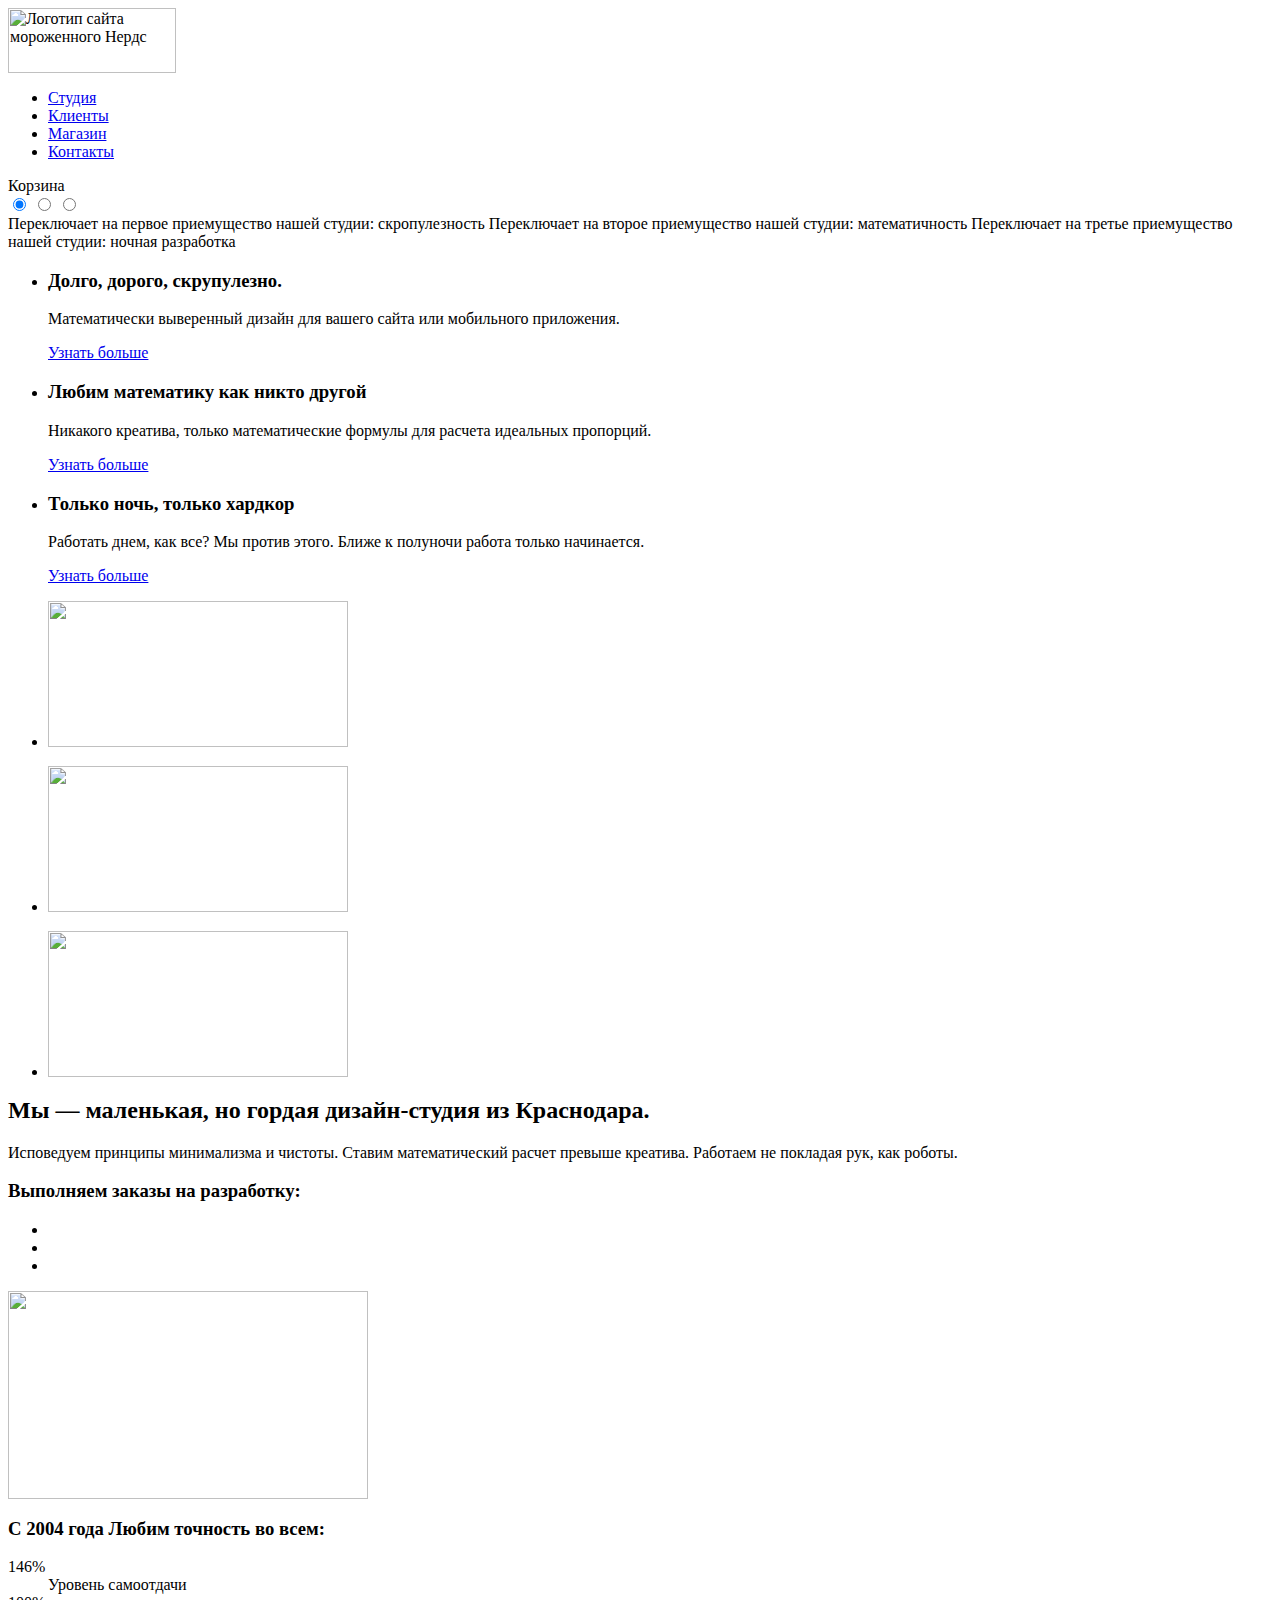
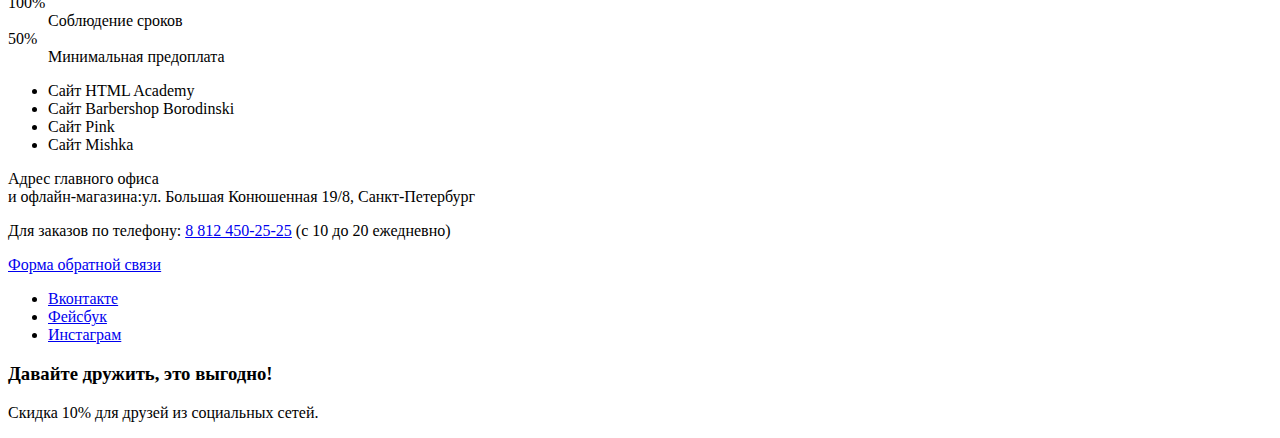
==== index.html @ 0bdc0dc2 "Начало работы над проектом" ====
<html lang="ru">

<head>
  <meta charset="utf-8">
  <title>HTML Academy: Нердс</title>
  <link href="https://fonts.googleapis.com/css?family=Roboto:400,500,700&amp;subset=cyrillic" rel="stylesheet">
  <link href="css/normalize.css" rel="stylesheet">
  <link href="css/style.css" rel="stylesheet">
</head>

<body>

  <div class="container">

    <header class="main-header">

      <nav class="site-navigation">
          <a class="main-header-logo">
            <img src="img/logo.svg" width="168" height="65" alt="Логотип сайта мороженного Нердс">
          </a>
          <ul class="nav-list">
            <li class="nav-list-element">
              <a class="nav-list-link" href="#">Студия</a>
            </li>
            <li class="nav-list-element">
              <a class="nav-list-link" href="#">Клиенты</a>
            </li>
            <li class="nav-list-element">
              <a class="nav-list-link" href="#">Магазин</a>
            </li>
            <li class="nav-list-element">
              <a class="nav-list-link" href="#">Контакты</a>
            </li>
          </ul>
        </nav>

        <div class="cart">
          <a class="cart-link">Корзина</a>
        </div>

        <section class="main-slider">
          <input class="wrapper-toggle visually-hidden" type="radio" id="wrapper-btn-1" name="toggle" checked>
          <input class="wrapper-toggle visually-hidden" type="radio" id="wrapper-btn-2" name="toggle">
          <input class="wrapper-toggle visually-hidden" type="radio" id="wrapper-btn-3" name="toggle">
          <div class="slider-controls">
            <label for="wrapper-btn-1"><span class="visually-hidden">Переключает на первое приемущество нашей студии: скропулезность</span></label>
            <label for="wrapper-btn-2"><span class="visually-hidden">Переключает на второе приемущество нашей студии: математичность</span></label>
            <label for="wrapper-btn-3"><span class="visually-hidden">Переключает на третье приемущество нашей студии: ночная разработка</span></label>
          </div>
          <ul class="slider-inner">
            <li class="slider-item slide" id="slider-item-1">
              <h3 class="slide-title">Долго, дорого, скрупулезно.</h3>
              <p class="slide-description">Математически выверенный дизайн для вашего сайта или мобильного приложения.</p>
              <a class="button slider-button" href="#">Узнать больше</a>
            </li>
            <li class="slider-item slide" id="slider-item-2">
              <h3 class="slide-title">Любим математику как никто другой</h3>
              <p class="slide-description">Никакого креатива, только математические формулы для расчета идеальных пропорций.</p>
              <a class="button slider-button" href="#">Узнать больше</a>
            </li>
            <li class="slider-item slide" id="slider-item-3">
              <h3 class="slide-title">Только ночь, только хардкор</h3>
              <p class="slide-description">Работать днем, как все? Мы против этого. Ближе к полуночи работа только начинается.</p>
              <a class="button slider-button" href="#">Узнать больше</a>
            </li>
          </ul>
        </section>

    </header>

    <main class="main-content">

      <section class="service-catalog">
        <ul class="service-catalog-list">
          <li class="service-catalog-item">
            <img src="img/" width="300" height="146" alt="">
            <h3 class="service-catalog-item-caption"></h3>
            <p class="service-catalog-item-description"></p>
            <a class="button"></a>
          </li>
          <li class="service-catalog-item">
            <img src="img/" width="300" height="146" alt="">
            <h3 class="service-catalog-item-caption"></h3>
            <p class="service-catalog-item-description"></p>
            <a class="button"></a>
          </li>
          <li class="service-catalog-item">
            <img src="img/" width="300" height="146" alt="">
            <h3 class="service-catalog-item-caption"></h3>
            <p class="service-catalog-item-description"></p>
            <a class="button"></a>
          </li>
        </ul>
      </section>

      <section class="company-information">

        <h2 class="company-caption">Мы — маленькая, но гордая дизайн-студия из Краснодара.</h2>
        <p class="company-description">Исповедуем принципы минимализма и чистоты. Ставим математический расчет превыше креатива. Работаем не покладая рук, как роботы.</p>

        <h3 class="company-features-caption">Выполняем заказы на разработку:</h3>
        <ul class="company-features-list">
          <li class="company-features-item"></li>
          <li class="company-features-item"></li>
          <li class="company-features-item"></li>
        </ul>

        <img src="img/" width="360" height="208" alt="">

        <div class="company-statistics">
          <h3 class="company-statistics-caption">С 2004 года Любим точность во всем:</h3>
          <dl class="company-statistics-list">
            <dt>146%</dt>
            <dd>Уровень самоотдачи</dd>

            <dt>100%</dt>
            <dd>Соблюдение сроков</dd>

            <dt>50%</dt>
            <dd>Минимальная предоплата</dd>
          </dl>
        </div>

      </section>

      <section class="company-portfolio">

        <ul class="company-portfolio-list">
          <li class="company-portfolio-item">
            <a class="company-portfolio-link">
              <span class="visually-hidden">Сайт HTML Academy</span>
              <!-- Тут будет svg -->
            </a>
          </li>
          <li class="company-portfolio-item">
            <a class="company-portfolio-link">
              <span class="visually-hidden">Сайт Barbershop Borodinski</span>
              <!-- Тут будет svg -->
            </a>
          </li>
          <li class="company-portfolio-item">
            <a class="company-portfolio-link">
              <span class="visually-hidden">Сайт Pink</span>
              <!-- Тут будет svg -->
            </a>
          </li>
          <li class="company-portfolio-item">
            <a class="company-portfolio-link">
              <span class="visually-hidden">Сайт Mishka</span>
              <!-- Тут будет svg -->
            </a>
          </li>
        </ul>

      </section>

      <section class="company-contacts">

        <div class="main-map-inner">
          <div class="contacts">
            <p class="contacts-description">Адрес главного офиса <br> и офлайн-магазина:<span class="contacts-info">ул. Большая Конюшенная 19/8, Санкт-Петербург</span></p>
            <p class="contacts-description">Для заказов по телефону:
              <span class="contacts-info"><a class="link-tel" href="tel:+78124502525">8 812 450-25-25</a></span> (с 10 до 20 ежедневно)</p>
            <a class="button js-button" href="writeus.html">Форма обратной связи</a>
          </div>
        </div>

      </section>

    </main>

    <footer class="main-footer">

      <div class="footer-social">
        <ul class="social-list">
          <li class="social-item vk">
            <a class="social-button" href="#"><span class="visually-hidden">Вконтакте</span></a>
          </li>
          <li class="social-item fb">
            <a class="social-button" href="#"><span class="visually-hidden">Фейсбук</span></a>
          </li>
          <li class="social-item">
            <a class="social-button instagram" href="#"><span class="visually-hidden">Инстаграм</span></a>
          </li>
        </ul>
      </div>

      <div class="footer-social-promo">
        <h3 class="social-promo-caption">Давайте дружить, это выгодно!</h3>
        <p class="social-promo-description">Скидка 10% для друзей из социальных сетей.</p>
      </div>

    </footer>

  </div>

</body>

</html>
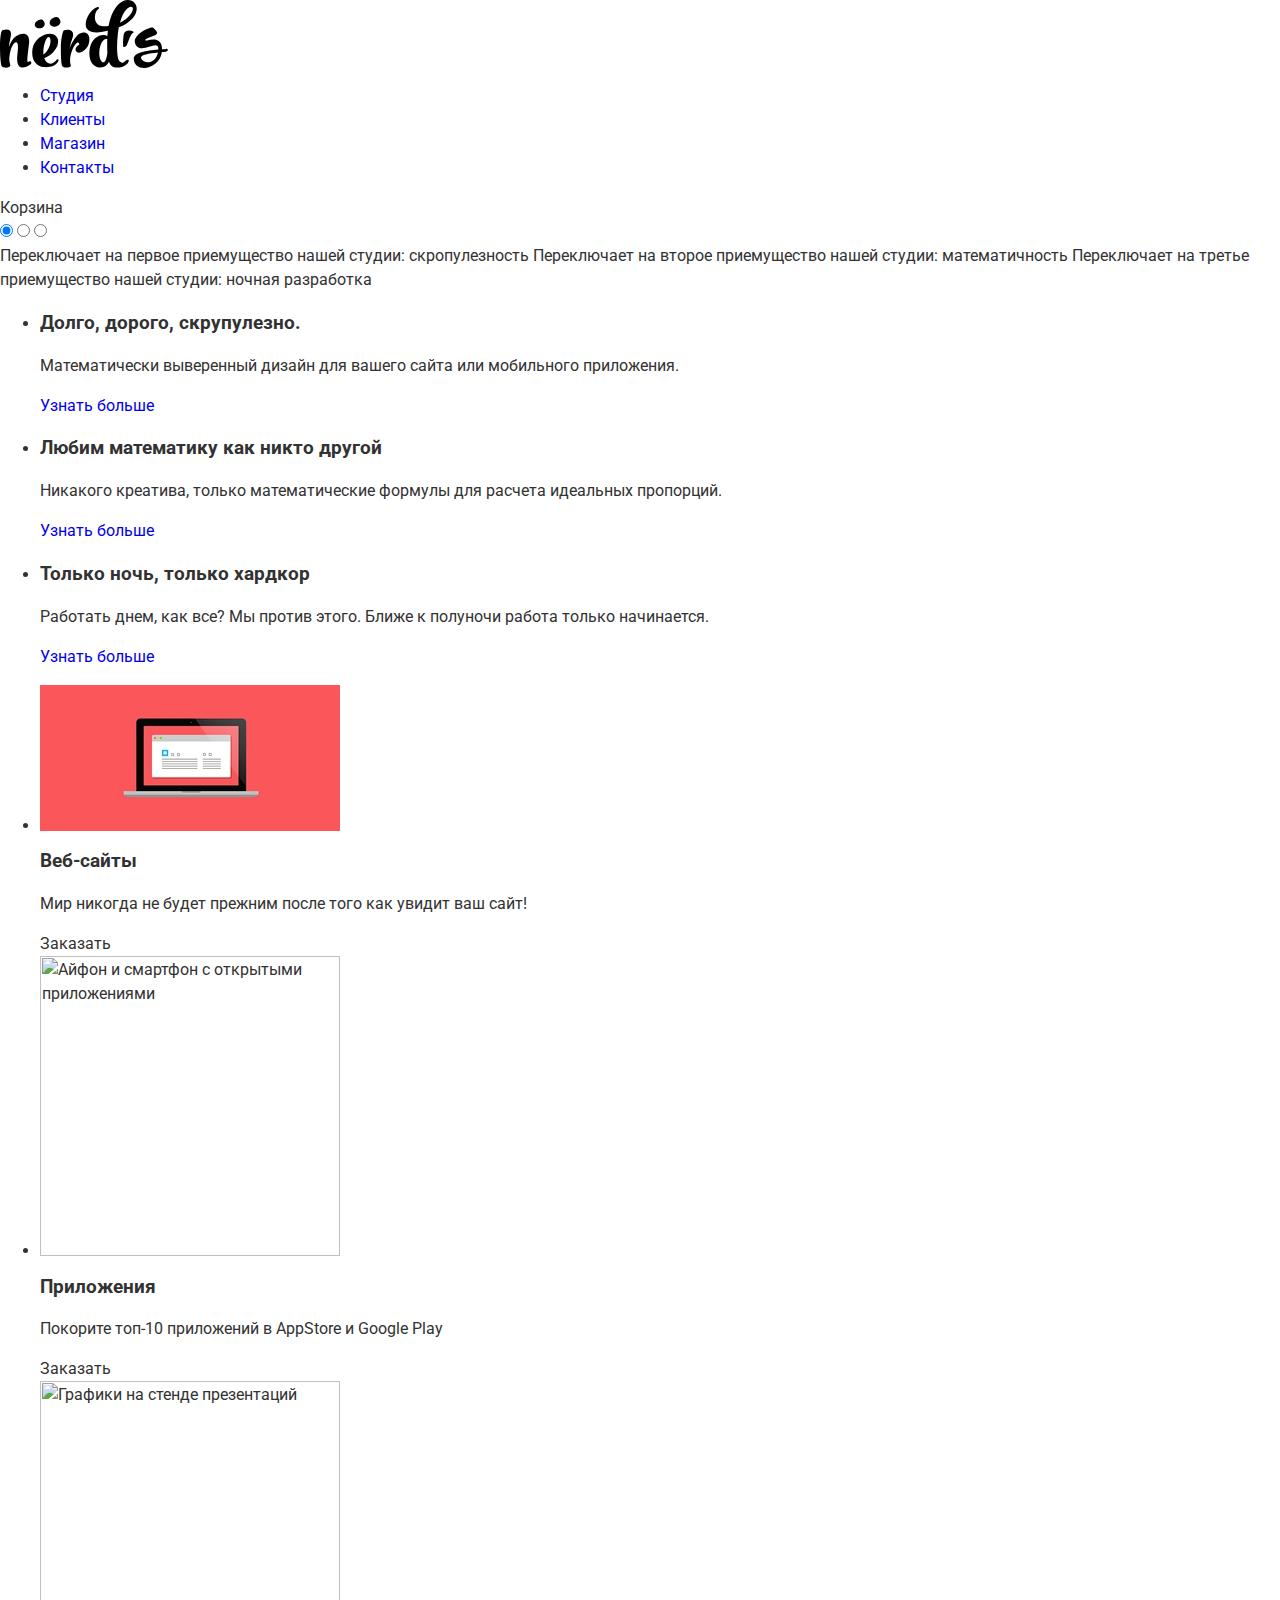
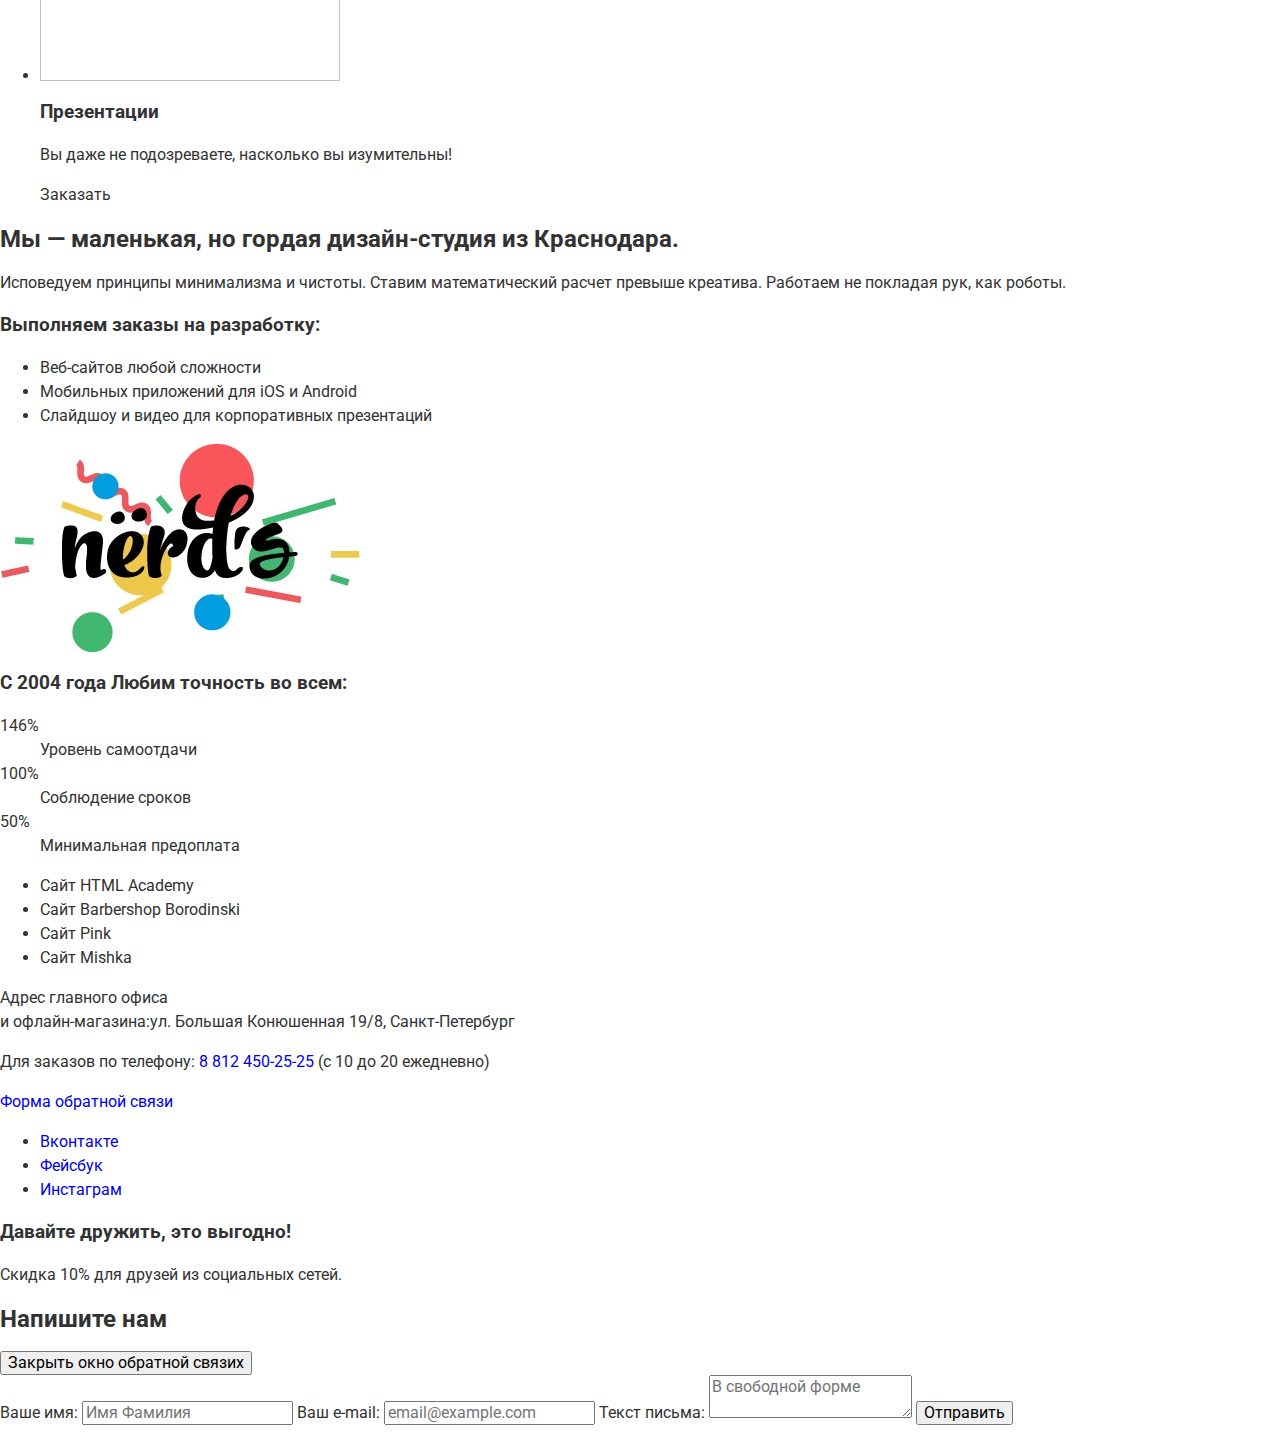
==== commit a5d45636: "Загрузка графики" ====
--- a/index.html
+++ b/index.html
@@ -16,7 +16,7 @@
 
       <nav class="site-navigation">
           <a class="main-header-logo">
-            <img src="img/logo.svg" width="168" height="65" alt="Логотип сайта мороженного Нердс">
+            <img src="img/nerds-logo.svg" width="168" height="65" alt="Логотип сайта мороженного Нердс">
           </a>
           <ul class="nav-list">
             <li class="nav-list-element">
@@ -73,22 +73,22 @@
       <section class="service-catalog">
         <ul class="service-catalog-list">
           <li class="service-catalog-item">
-            <img src="img/" width="300" height="146" alt="">
-            <h3 class="service-catalog-item-caption"></h3>
-            <p class="service-catalog-item-description"></p>
-            <a class="button"></a>
+            <img src="img/service1.jpg" width="300" height="146" alt="Ноутбук с открытым сайтом на экране">
+            <h3 class="service-catalog-item-caption">Веб-сайты</h3>
+            <p class="service-catalog-item-description">Мир никогда не будет прежним после того как увидит ваш сайт!</p>
+            <a class="button">Заказать</a>
           </li>
           <li class="service-catalog-item">
-            <img src="img/" width="300" height="146" alt="">
-            <h3 class="service-catalog-item-caption"></h3>
-            <p class="service-catalog-item-description"></p>
-            <a class="button"></a>
+            <img src="img/" width="300" height="146" alt="Айфон и смартфон с открытыми приложениями">
+            <h3 class="service-catalog-item-caption">Приложения</h3>
+            <p class="service-catalog-item-description">Покорите топ-10 приложений в AppStore и Google Play</p>
+            <a class="button">Заказать</a>
           </li>
           <li class="service-catalog-item">
-            <img src="img/" width="300" height="146" alt="">
-            <h3 class="service-catalog-item-caption"></h3>
-            <p class="service-catalog-item-description"></p>
-            <a class="button"></a>
+            <img src="img/" width="300" height="146" alt="Графики на стенде презентаций">
+            <h3 class="service-catalog-item-caption">Презентации</h3>
+            <p class="service-catalog-item-description">Вы даже не подозреваете, насколько вы изумительны!</p>
+            <a class="button">Заказать</a>
           </li>
         </ul>
       </section>
@@ -100,12 +100,12 @@
 
         <h3 class="company-features-caption">Выполняем заказы на разработку:</h3>
         <ul class="company-features-list">
-          <li class="company-features-item"></li>
-          <li class="company-features-item"></li>
-          <li class="company-features-item"></li>
-        </ul>
-
-        <img src="img/" width="360" height="208" alt="">
+          <li class="company-features-item">Веб-сайтов любой сложности</li>
+          <li class="company-features-item">Мобильных приложений для iOS и Android</li>
+          <li class="company-features-item">Слайдшоу и видео для корпоративных презентаций</li>
+        </ul>
+
+        <img src="img/nerds-main.jpg" width="360" height="208" alt="Яркий стильный логотип компании Неродс">
 
         <div class="company-statistics">
           <h3 class="company-statistics-caption">С 2004 года Любим точность во всем:</h3>
@@ -129,25 +129,25 @@
           <li class="company-portfolio-item">
             <a class="company-portfolio-link">
               <span class="visually-hidden">Сайт HTML Academy</span>
-              <!-- Тут будет svg -->
+              <!-- <img src="img/nerds-main.jpg" width="360" height="208" alt="Яркий стильный логотип компании Неродс"> -->
             </a>
           </li>
           <li class="company-portfolio-item">
             <a class="company-portfolio-link">
               <span class="visually-hidden">Сайт Barbershop Borodinski</span>
-              <!-- Тут будет svg -->
+              <!-- <img src="img/nerds-main.jpg" width="360" height="208" alt="Яркий стильный логотип компании Неродс"> -->
             </a>
           </li>
           <li class="company-portfolio-item">
             <a class="company-portfolio-link">
               <span class="visually-hidden">Сайт Pink</span>
-              <!-- Тут будет svg -->
+              <!-- <img src="img/nerds-main.jpg" width="360" height="208" alt="Яркий стильный логотип компании Неродс"> -->
             </a>
           </li>
           <li class="company-portfolio-item">
             <a class="company-portfolio-link">
               <span class="visually-hidden">Сайт Mishka</span>
-              <!-- Тут будет svg -->
+              <!-- <img src="img/nerds-main.jpg" width="360" height="208" alt="Яркий стильный логотип компании Неродс"> -->
             </a>
           </li>
         </ul>
@@ -194,6 +194,26 @@
 
   </div>
 
+  <div class="modal-window writeus">
+
+    <h2 class="writeus-caption">Напишите нам</h2>
+    <button class="modal-close feedback-modal-close" type="button"><span class="visually-hidden">Закрыть окно обратной связи</span>x</button>
+
+    <form class="writeus-form" action="https://echo.htmlacademy.ru" method="post">
+
+      <label for="writeus-name">Ваше имя:</label>
+      <input type="text" id="writeus-name" name="writeus-name" placeholder="Имя Фамилия">
+      <label for="writeus-email">Ваш e-mail:</label>
+      <input type="email" id="writeus-email" name="writeus-email" placeholder="email@example.com">
+      <label for="writeus-textarea">Текст письма:</label>
+      <textarea id="writeus-textarea" name="writeus-textarea" placeholder="В свободной форме"></textarea>
+
+      <button class="button" type="submit">Отправить</button>
+
+    </form>
+
+  </div>
+
 </body>
 
 </html>
--- a/css/style.css
+++ b/css/style.css
@@ -0,0 +1,21 @@
+body {
+  margin: 0;
+  padding: 0;
+
+  font-family: "Roboto", "Arial", sans-serif;
+  font-size: 16px;
+  font-weight: 400;
+  line-height: 24px;
+  color: #323232;
+}
+
+a {
+  text-decoration: none;
+}
+
+img {
+  max-width: 100%;
+  height: auto;
+}
+
+/* Меню навигации */
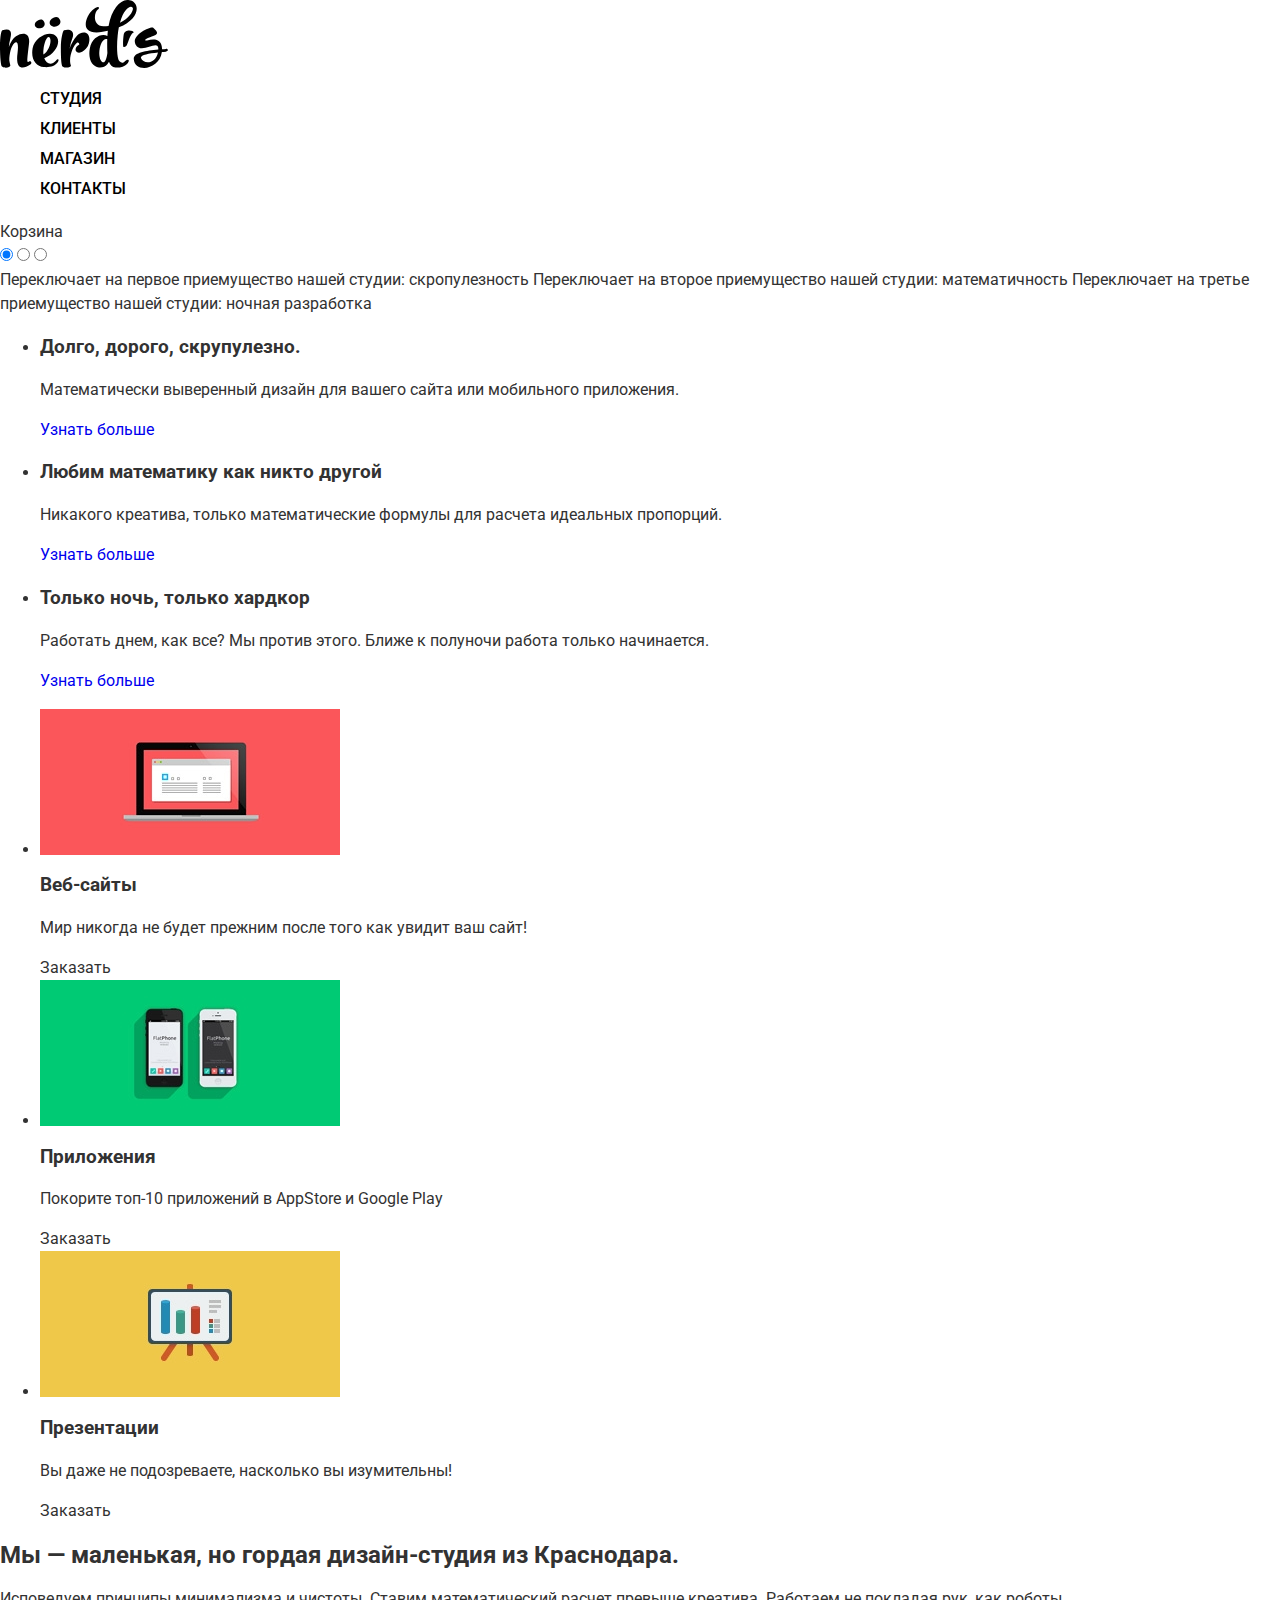
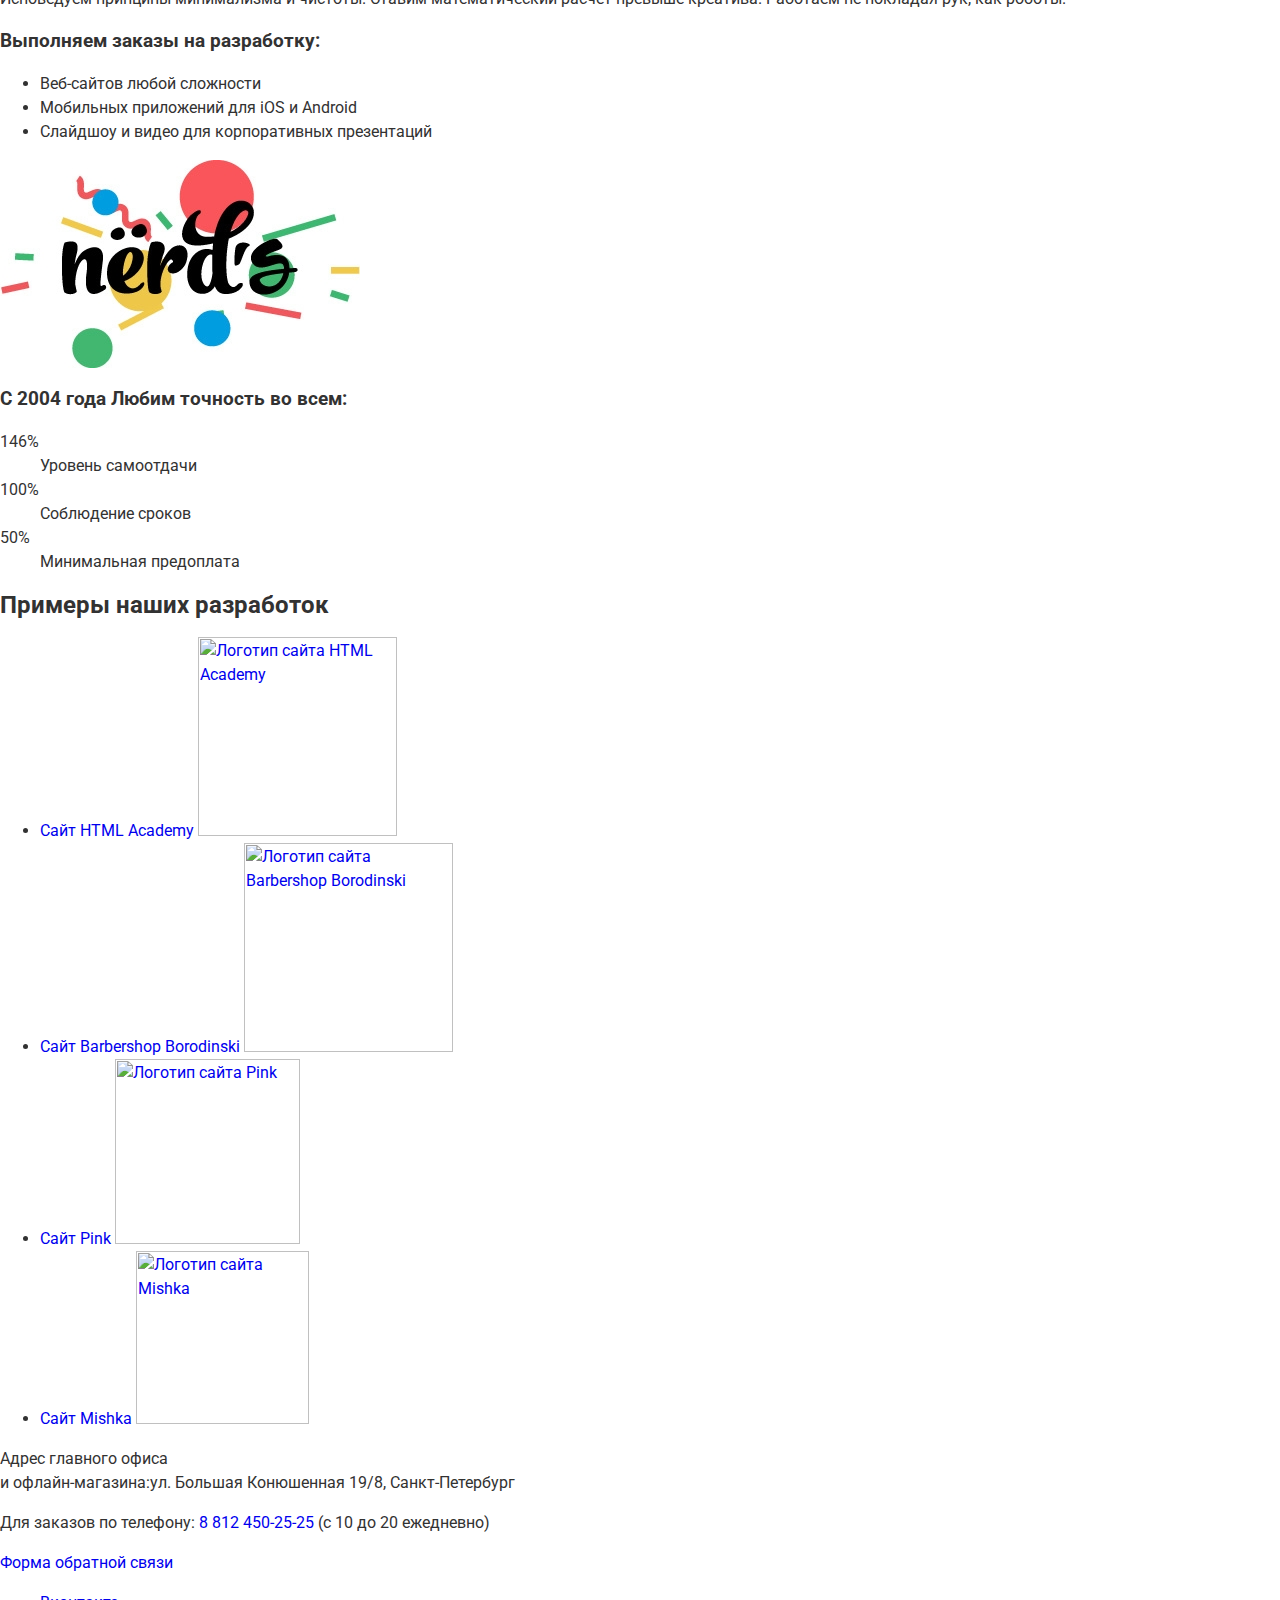
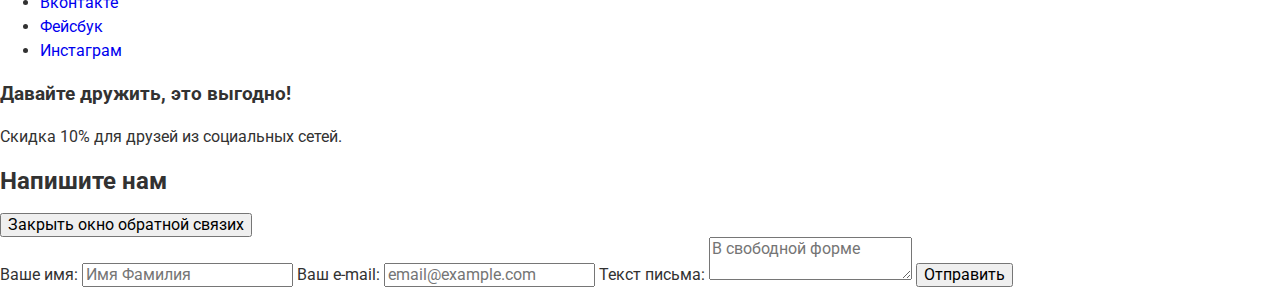
==== commit 57b08159: "Загрузка графики" ====
--- a/index.html
+++ b/index.html
@@ -79,13 +79,13 @@
             <a class="button">Заказать</a>
           </li>
           <li class="service-catalog-item">
-            <img src="img/" width="300" height="146" alt="Айфон и смартфон с открытыми приложениями">
+            <img src="img/service2.jpg" width="300" height="146" alt="Айфон и смартфон с открытыми приложениями">
             <h3 class="service-catalog-item-caption">Приложения</h3>
             <p class="service-catalog-item-description">Покорите топ-10 приложений в AppStore и Google Play</p>
             <a class="button">Заказать</a>
           </li>
           <li class="service-catalog-item">
-            <img src="img/" width="300" height="146" alt="Графики на стенде презентаций">
+            <img src="img/service3.jpg" width="300" height="146" alt="Графики на стенде презентаций">
             <h3 class="service-catalog-item-caption">Презентации</h3>
             <p class="service-catalog-item-description">Вы даже не подозреваете, насколько вы изумительны!</p>
             <a class="button">Заказать</a>
@@ -125,29 +125,31 @@
 
       <section class="company-portfolio">
 
+        <h2 class="visually-hidden">Примеры наших разработок</h2>
+
         <ul class="company-portfolio-list">
           <li class="company-portfolio-item">
-            <a class="company-portfolio-link">
+            <a class="company-portfolio-link" href="https://htmlacademy.ru/intensive/htmlcss">
               <span class="visually-hidden">Сайт HTML Academy</span>
-              <!-- <img src="img/nerds-main.jpg" width="360" height="208" alt="Яркий стильный логотип компании Неродс"> -->
-            </a>
-          </li>
-          <li class="company-portfolio-item">
-            <a class="company-portfolio-link">
+              <img src="img/logo1.jpg" width="199" height="68" alt="Логотип сайта HTML Academy">
+            </a>
+          </li>
+          <li class="company-portfolio-item">
+            <a class="company-portfolio-link" href="#">
               <span class="visually-hidden">Сайт Barbershop Borodinski</span>
-              <!-- <img src="img/nerds-main.jpg" width="360" height="208" alt="Яркий стильный логотип компании Неродс"> -->
-            </a>
-          </li>
-          <li class="company-portfolio-item">
-            <a class="company-portfolio-link">
+              <img src="img/logo2.jpg" width="209" height="90" alt="Логотип сайта Barbershop Borodinski">
+            </a>
+          </li>
+          <li class="company-portfolio-item">
+            <a class="company-portfolio-link" href="#">
               <span class="visually-hidden">Сайт Pink</span>
-              <!-- <img src="img/nerds-main.jpg" width="360" height="208" alt="Яркий стильный логотип компании Неродс"> -->
-            </a>
-          </li>
-          <li class="company-portfolio-item">
-            <a class="company-portfolio-link">
+              <img src="img/logo3.jpg" width="185" height="52" alt="Логотип сайта Pink">
+            </a>
+          </li>
+          <li class="company-portfolio-item">
+            <a class="company-portfolio-link" href="#">
               <span class="visually-hidden">Сайт Mishka</span>
-              <!-- <img src="img/nerds-main.jpg" width="360" height="208" alt="Яркий стильный логотип компании Неродс"> -->
+              <img src="img/logo4.jpg" width="173" height="84" alt="Логотип сайта Mishka">
             </a>
           </li>
         </ul>
--- a/css/style.css
+++ b/css/style.css
@@ -19,3 +19,15 @@
 }
 
 /* Меню навигации */
+
+.nav-list {
+  list-style: none;
+}
+
+.nav-list a {
+  color: #000000;
+  font-size: 16px;
+  font-weight: 500;
+  line-height: 30px;
+  text-transform: uppercase;
+}
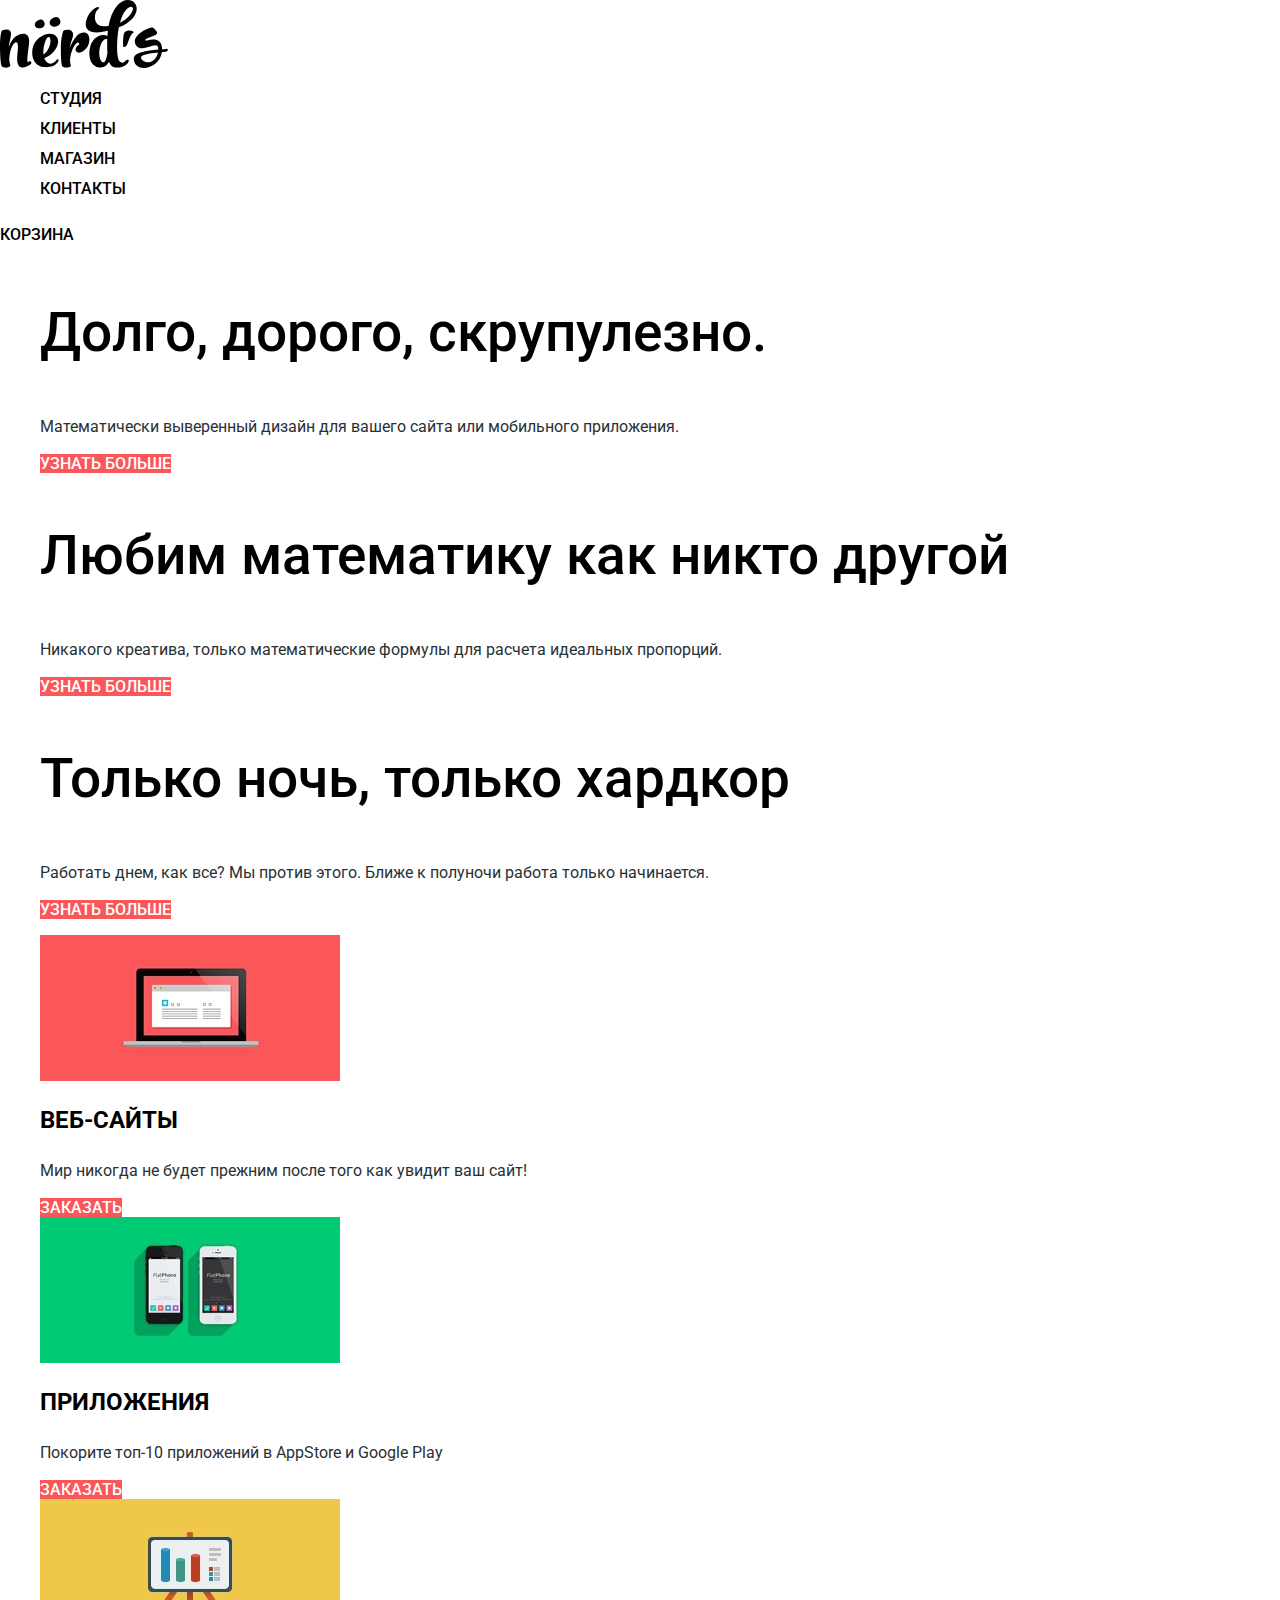
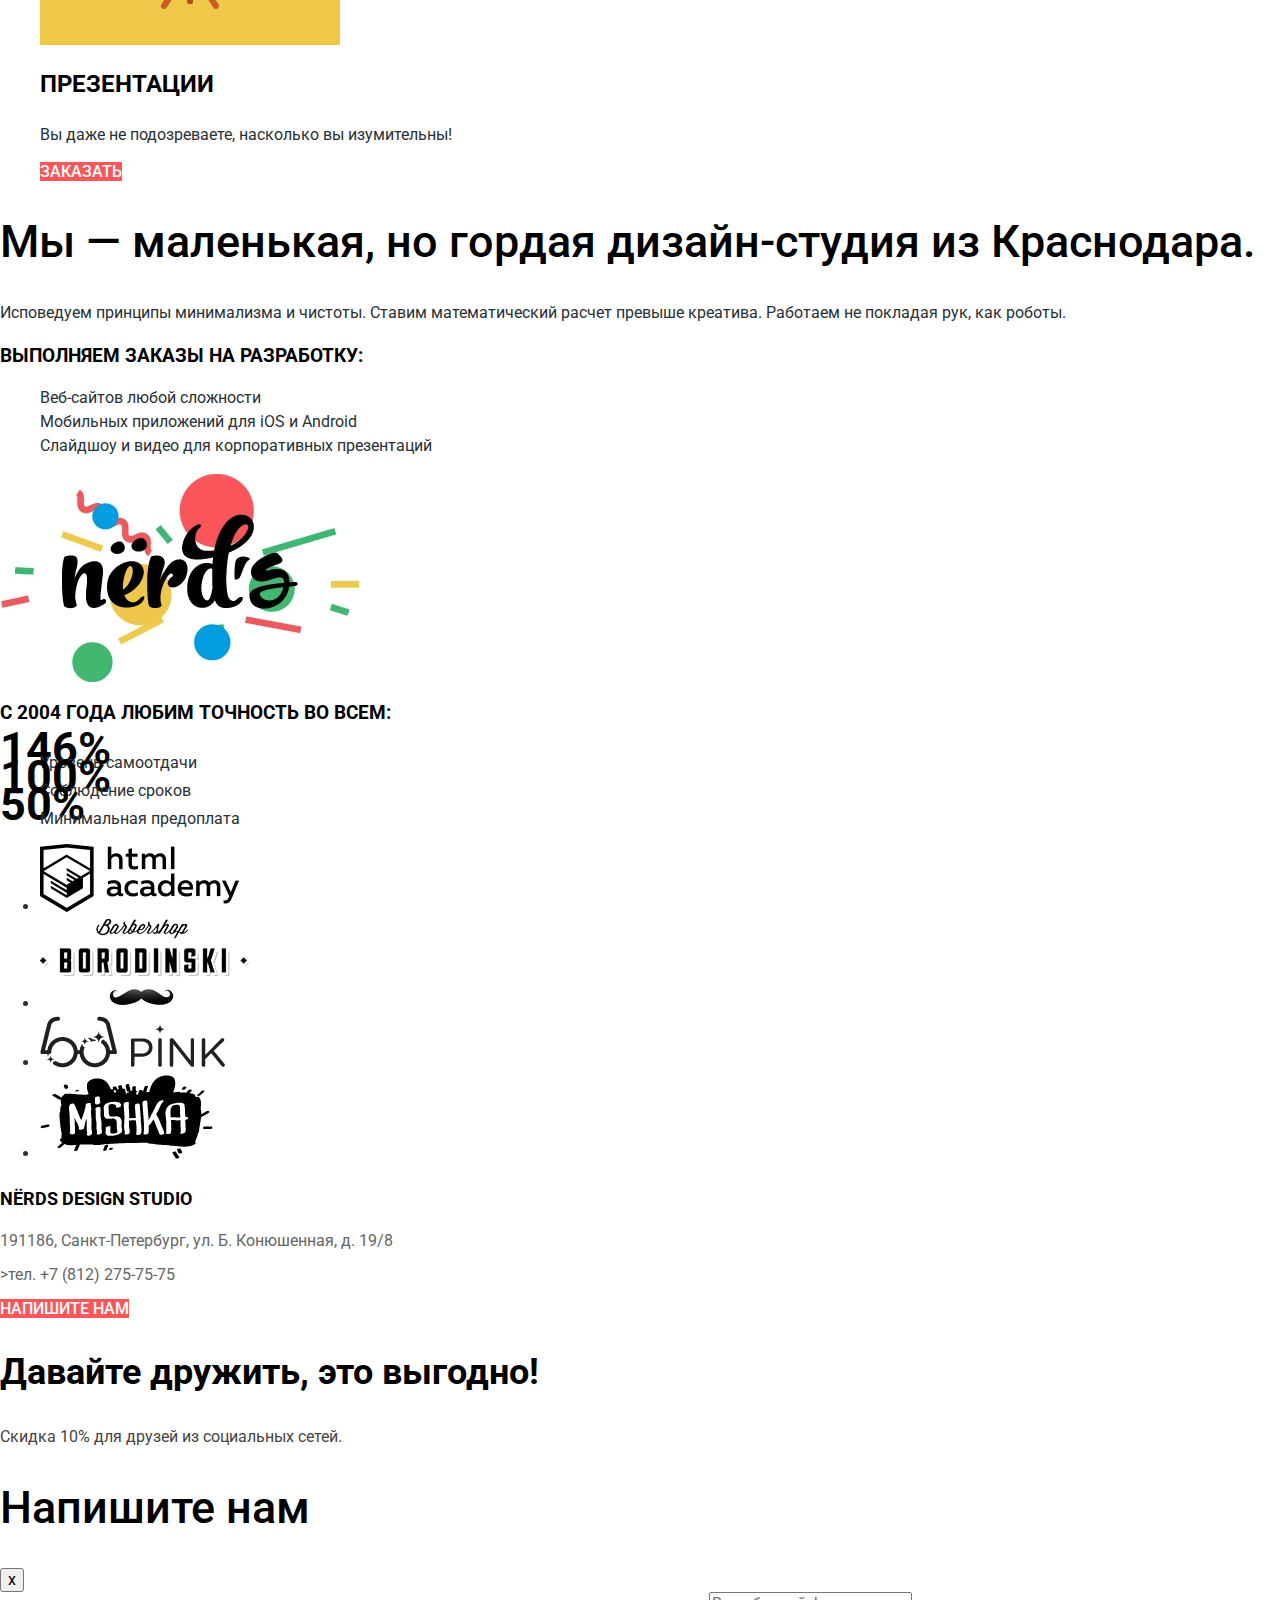
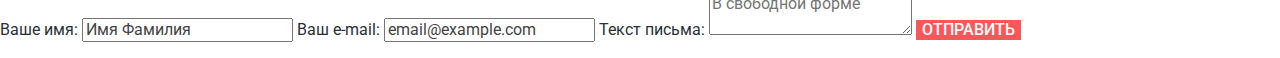
==== commit c8342d08: "Работа с типографикой" ====
--- a/index.html
+++ b/index.html
@@ -26,7 +26,7 @@
               <a class="nav-list-link" href="#">Клиенты</a>
             </li>
             <li class="nav-list-element">
-              <a class="nav-list-link" href="#">Магазин</a>
+              <a class="nav-list-link" href="catalog.html">Магазин</a>
             </li>
             <li class="nav-list-element">
               <a class="nav-list-link" href="#">Контакты</a>
@@ -110,14 +110,14 @@
         <div class="company-statistics">
           <h3 class="company-statistics-caption">С 2004 года Любим точность во всем:</h3>
           <dl class="company-statistics-list">
-            <dt>146%</dt>
-            <dd>Уровень самоотдачи</dd>
-
-            <dt>100%</dt>
-            <dd>Соблюдение сроков</dd>
-
-            <dt>50%</dt>
-            <dd>Минимальная предоплата</dd>
+            <dt class="company-statistics-percentages">146%</dt>
+            <dd class="company-statistics-property">Уровень самоотдачи</dd>
+
+            <dt class="company-statistics-percentages">100%</dt>
+            <dd class="company-statistics-property">Соблюдение сроков</dd>
+
+            <dt class="company-statistics-percentages">50%</dt>
+            <dd class="company-statistics-property">Минимальная предоплата</dd>
           </dl>
         </div>
 
@@ -131,25 +131,25 @@
           <li class="company-portfolio-item">
             <a class="company-portfolio-link" href="https://htmlacademy.ru/intensive/htmlcss">
               <span class="visually-hidden">Сайт HTML Academy</span>
-              <img src="img/logo1.jpg" width="199" height="68" alt="Логотип сайта HTML Academy">
+              <img src="img/logo1.png" width="199" height="68" alt="Логотип сайта HTML Academy">
             </a>
           </li>
           <li class="company-portfolio-item">
             <a class="company-portfolio-link" href="#">
               <span class="visually-hidden">Сайт Barbershop Borodinski</span>
-              <img src="img/logo2.jpg" width="209" height="90" alt="Логотип сайта Barbershop Borodinski">
+              <img src="img/logo2.png" width="209" height="90" alt="Логотип сайта Barbershop Borodinski">
             </a>
           </li>
           <li class="company-portfolio-item">
             <a class="company-portfolio-link" href="#">
               <span class="visually-hidden">Сайт Pink</span>
-              <img src="img/logo3.jpg" width="185" height="52" alt="Логотип сайта Pink">
+              <img src="img/logo3.png" width="185" height="52" alt="Логотип сайта Pink">
             </a>
           </li>
           <li class="company-portfolio-item">
             <a class="company-portfolio-link" href="#">
               <span class="visually-hidden">Сайт Mishka</span>
-              <img src="img/logo4.jpg" width="173" height="84" alt="Логотип сайта Mishka">
+              <img src="img/logo4.png" width="173" height="84" alt="Логотип сайта Mishka">
             </a>
           </li>
         </ul>
@@ -160,10 +160,10 @@
 
         <div class="main-map-inner">
           <div class="contacts">
-            <p class="contacts-description">Адрес главного офиса <br> и офлайн-магазина:<span class="contacts-info">ул. Большая Конюшенная 19/8, Санкт-Петербург</span></p>
-            <p class="contacts-description">Для заказов по телефону:
-              <span class="contacts-info"><a class="link-tel" href="tel:+78124502525">8 812 450-25-25</a></span> (с 10 до 20 ежедневно)</p>
-            <a class="button js-button" href="writeus.html">Форма обратной связи</a>
+            <h3 class="contacts-caption">Nёrds design studio</h3>
+            <p class="contacts-description">191186, Санкт-Петербург, ул. Б. Конюшенная, д. 19/8</p>
+            <p class="contacts-description">><a class="link-tel" href="tel:+7812757575">тел. +7 (812) 275-75-75</a></p>
+            <a class="button js-button" href="writeus.html">Напишите нам</a>
           </div>
         </div>
 
--- a/css/style.css
+++ b/css/style.css
@@ -6,7 +6,7 @@
   font-size: 16px;
   font-weight: 400;
   line-height: 24px;
-  color: #323232;
+  color: #283136;
 }
 
 a {
@@ -24,10 +24,305 @@
   list-style: none;
 }
 
-.nav-list a {
-  color: #000000;
-  font-size: 16px;
-  font-weight: 500;
-  line-height: 30px;
-  text-transform: uppercase;
-}
+.nav-list a,
+.cart a {
+  color: #000000;
+  font-size: 16px;
+  font-weight: 500;
+  line-height: 30px;
+  text-transform: uppercase;
+}
+
+.nav-list a:hover,
+.nav-list a:focus,
+.cart a:hover,
+.cart a:focus {
+  color: #fb565a;
+}
+
+.nav-list a:active,
+.cart a:active {
+  color: rgba(0, 0, 0, 0.3);
+}
+
+/* !ВНИМАННИЕ Добавить псевдоэлемент для нахождения на странице */
+
+/* Общие стили кнопок */
+
+.button {
+  font-size: 16px;
+  font-weight: 500;
+  line-height: 18px;
+  text-transform: uppercase;
+
+  background-color: #fb565a;
+  border: 0;
+}
+
+button.button,
+a.button {
+  color: #ffffff;
+}
+
+/* Слайдер */
+
+.slider-inner {
+  list-style: none;
+}
+
+.slide-title {
+  color: #000000;
+  font-size: 55px;
+  font-weight: 500;
+  line-height: 55px;
+}
+
+/* Услуги компании */
+
+.service-catalog-list {
+  list-style: none;
+}
+
+.service-catalog-item-caption {
+  color: #000000;
+  font-size: 24px;
+  font-weight: 700;
+  line-height: 30px;
+  text-transform: uppercase;
+}
+
+/* Информация о комании */
+
+.company-caption {
+  color: #000000;
+  font-size: 45px;
+  font-weight: 500;
+  line-height: 45px;
+}
+
+.company-features-list {
+  list-style: none;
+}
+
+.company-features-caption {
+  color: #000000;
+  font-weight: 700;
+  text-transform: uppercase;
+}
+
+.company-statistics-caption {
+  color: #000000;
+  font-weight: 700;
+  text-transform: uppercase;
+}
+
+.company-statistics-list {
+  list-style: none;
+}
+
+.company-statistics-percentages {
+  color: #000000;
+  font-size: 45px;
+  font-weight: 700;
+  line-height: 10.06px;
+}
+
+.company-statistics-property {
+  line-height: 18px;
+}
+
+/* Глобальные стили старницы каталога */
+
+.catalog-main-caption {
+  color: #000000;
+  font-size: 55px;
+  font-weight: 500;
+  line-height: 55px;
+}
+
+/* Фильтр товаров в катологе */
+
+.filters-form {
+  line-height: 20px;
+}
+
+.filter-item {
+  border: 0;
+}
+
+.filter-caption {
+  color: #000000;
+  font-size: 18px;
+  font-weight: 700;
+  line-height: 30px;
+  text-transform: uppercase;
+}
+
+.filter-caption-price {
+  letter-spacing: 0.05px;
+}
+
+.price-filter-counter {
+  line-height: 22px;
+}
+
+.price-filter-counter input::placeholder {
+  font: inherit;
+  color: #283136;
+  font-size: 16px;
+  font-weight: 400;
+  line-height: 22px;
+}
+
+.filters-form .button {
+  color: #000000;
+
+  background-color: #eeeeee;
+}
+
+/* Сортировка в каталоге */
+
+.sorting-caption {
+  color: #000000;
+  font-size: 18px;
+  font-weight: 700;
+  line-height: 18px;
+}
+
+.sorting-list-type,
+.sorting-list-direction {
+  list-style: none;
+}
+
+.sorting-list-type a {
+  color: #000000;
+  font-size: 14px;
+  line-height: 18px;
+  text-transform: uppercase;
+}
+
+/* .sorting-list-item-current */
+
+/* Каталог и карточки товаров */
+
+.main-catalog-list {
+  list-style: none;
+}
+
+.main-catalog-item-caption {
+  color: #000000;
+  font-size: 18px;
+  font-weight: 700;
+  line-height: 30px;
+  text-transform: uppercase;
+}
+
+.main-catalog-item-description {
+  color: #666666;
+  line-height: 18px;
+}
+
+/* Пагинатор */
+
+.pagination-list {
+  list-style: none;
+}
+
+.pagination-list a {
+  color: #000000;
+  font-weight: 500;
+  line-height: 18px;
+  text-transform: uppercase;
+}
+
+/* Карта и адрес компании */
+
+.contacts-caption {
+  color: #000000;
+  font-size: 18px;
+  font-weight: 700;
+  line-height: 30px;
+  text-transform: uppercase;
+}
+
+.contacts-description {
+  color: #666666;
+  line-height: 18px;
+}
+
+.contacts a.link-tel {
+  color: #666666;
+}
+
+/* Подвал */
+
+.social-list {
+  list-style: none;
+}
+
+.social-promo-caption {
+  color: #000000;
+  font-size: 36px;
+  font-weight: 700;
+  line-height: 36px;
+}
+
+.social-promo-description {
+  color: #444444;
+  line-height: 22px;
+}
+
+/* Модальное окно */
+
+.writeus-caption {
+  color: #000000;
+  font-size: 45px;
+  font-weight: 500;
+  line-height: 45px;
+}
+
+.writeus-form .writeus-name {
+  color: #000000;
+  font-weight: 700;
+  line-height: 18px;
+}
+
+/* Форма модального окна */
+
+.writeus-form input {
+  font: inherit;
+  color: #444444;
+  font-size: 16px;
+  font-weight: 400;
+  line-height: 18px;
+}
+
+.writeus-form input::placeholder {
+  font: inherit;
+  color: #444444;
+  font-size: 16px;
+  font-weight: 400;
+  line-height: 18px;
+}
+
+
+/* Дополнительные настройки */
+
+.visually-hidden:not(:focus):not(:active), input[type="checkbox"].visually-hidden, input[type="radio"].visually-hidden {
+  position: absolute;
+
+  width: 1px;
+  height: 1px;
+  margin: -1px;
+  padding: 0;
+
+  border: 0;
+
+  clip: rect(0 0 0 0);
+  overflow: hidden;
+}
+
+
+:-ms-fullscreen, :root label.visually-hidden {
+  display:none; /* IE11 */
+}
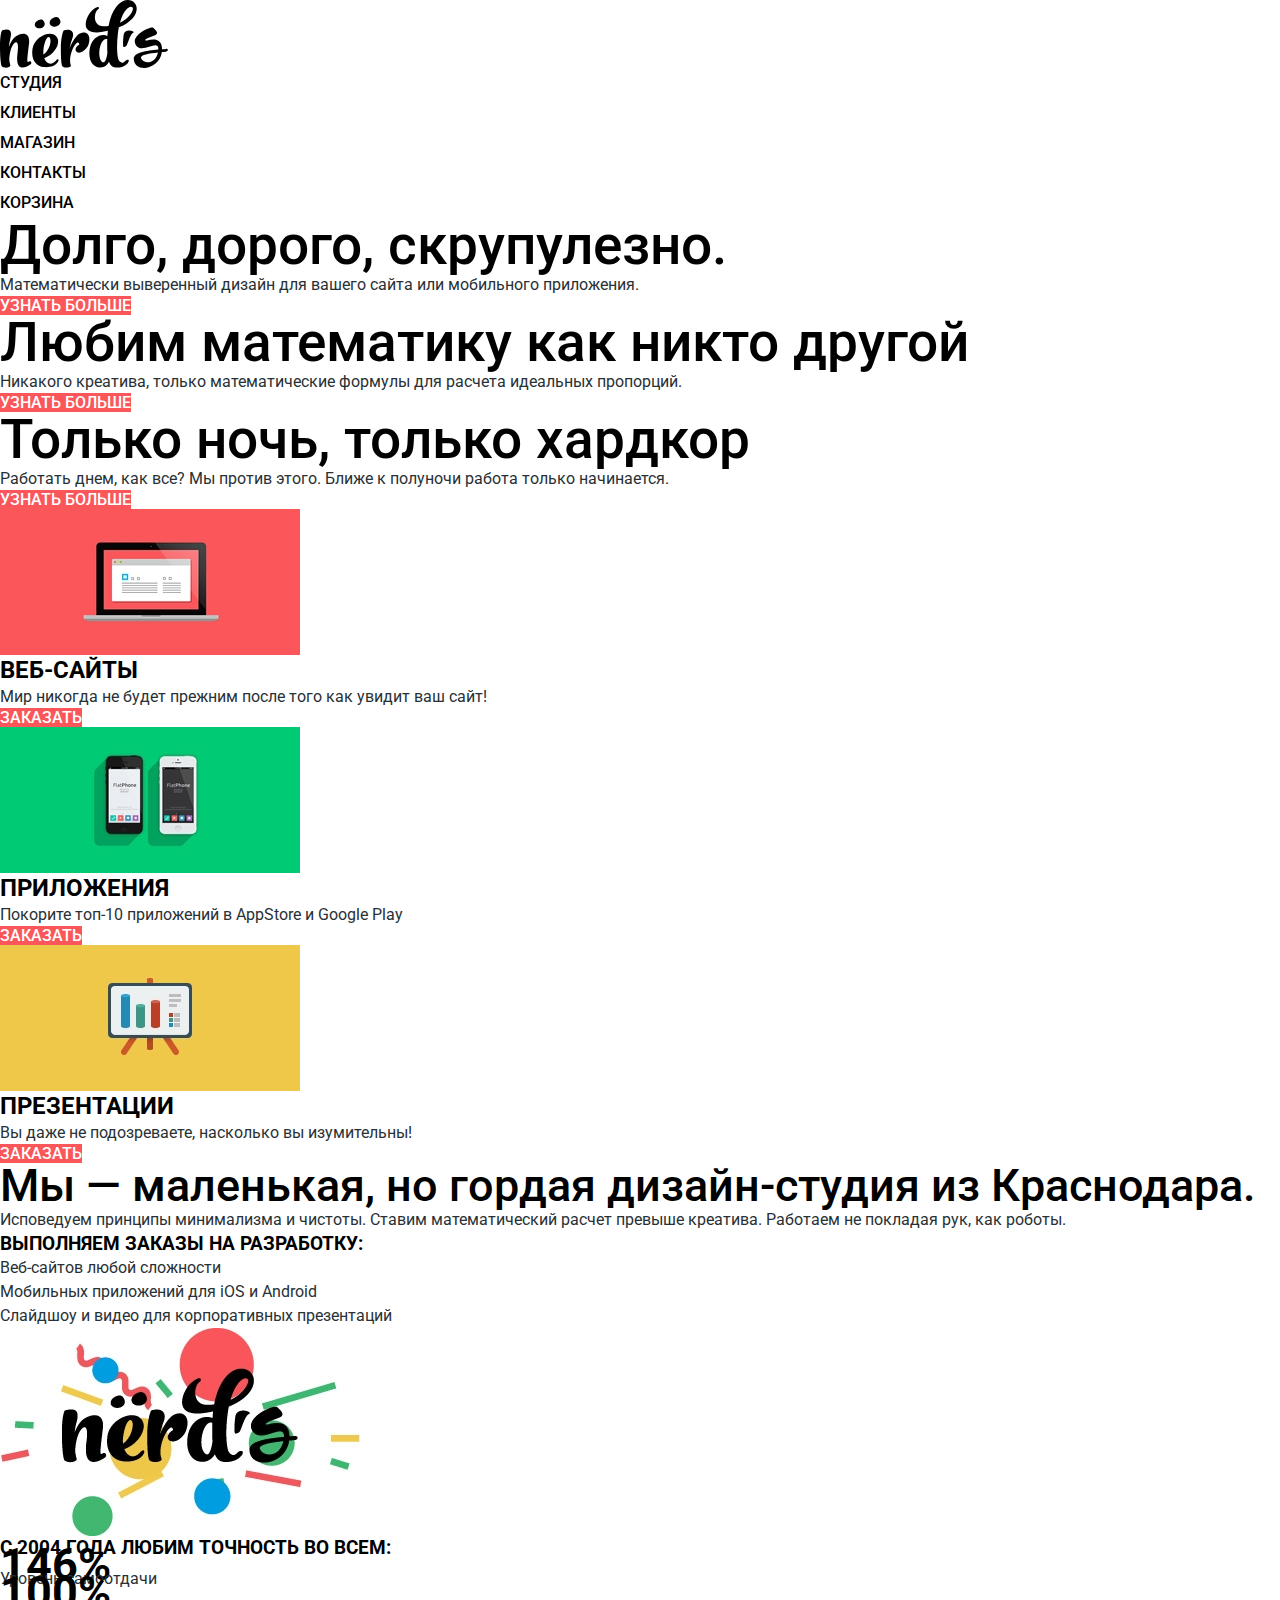
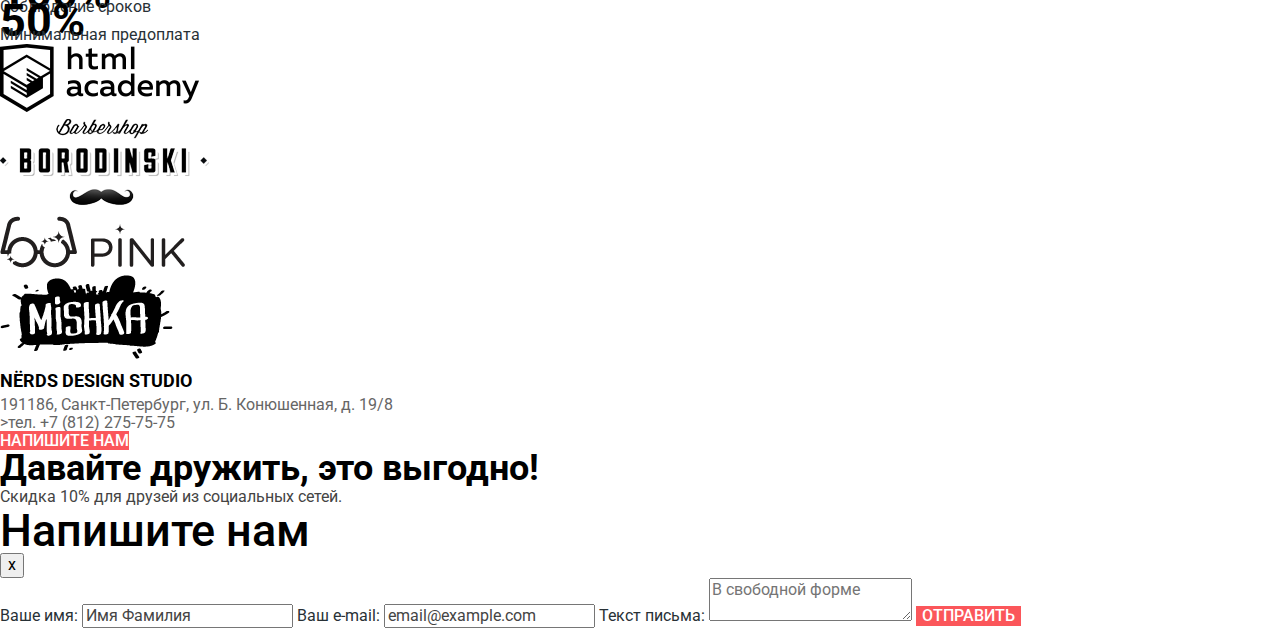
==== commit cf8fe542: "Подготовка к созданию сетки" ====
--- a/index.html
+++ b/index.html
@@ -35,7 +35,7 @@
         </nav>
 
         <div class="cart">
-          <a class="cart-link">Корзина</a>
+          <a class="cart-link" href="#">Корзина</a>
         </div>
 
         <section class="main-slider">
@@ -49,17 +49,17 @@
           </div>
           <ul class="slider-inner">
             <li class="slider-item slide" id="slider-item-1">
-              <h3 class="slide-title">Долго, дорого, скрупулезно.</h3>
+              <h3 class="slide-caption">Долго, дорого, скрупулезно.</h3>
               <p class="slide-description">Математически выверенный дизайн для вашего сайта или мобильного приложения.</p>
               <a class="button slider-button" href="#">Узнать больше</a>
             </li>
             <li class="slider-item slide" id="slider-item-2">
-              <h3 class="slide-title">Любим математику как никто другой</h3>
+              <h3 class="slide-caption">Любим математику как никто другой</h3>
               <p class="slide-description">Никакого креатива, только математические формулы для расчета идеальных пропорций.</p>
               <a class="button slider-button" href="#">Узнать больше</a>
             </li>
             <li class="slider-item slide" id="slider-item-3">
-              <h3 class="slide-title">Только ночь, только хардкор</h3>
+              <h3 class="slide-caption">Только ночь, только хардкор</h3>
               <p class="slide-description">Работать днем, как все? Мы против этого. Ближе к полуночи работа только начинается.</p>
               <a class="button slider-button" href="#">Узнать больше</a>
             </li>
@@ -76,19 +76,19 @@
             <img src="img/service1.jpg" width="300" height="146" alt="Ноутбук с открытым сайтом на экране">
             <h3 class="service-catalog-item-caption">Веб-сайты</h3>
             <p class="service-catalog-item-description">Мир никогда не будет прежним после того как увидит ваш сайт!</p>
-            <a class="button">Заказать</a>
+            <a class="button" href="#">Заказать</a>
           </li>
           <li class="service-catalog-item">
             <img src="img/service2.jpg" width="300" height="146" alt="Айфон и смартфон с открытыми приложениями">
             <h3 class="service-catalog-item-caption">Приложения</h3>
             <p class="service-catalog-item-description">Покорите топ-10 приложений в AppStore и Google Play</p>
-            <a class="button">Заказать</a>
+            <a class="button" href="#">Заказать</a>
           </li>
           <li class="service-catalog-item">
             <img src="img/service3.jpg" width="300" height="146" alt="Графики на стенде презентаций">
             <h3 class="service-catalog-item-caption">Презентации</h3>
             <p class="service-catalog-item-description">Вы даже не подозреваете, насколько вы изумительны!</p>
-            <a class="button">Заказать</a>
+            <a class="button" href="#">Заказать</a>
           </li>
         </ul>
       </section>
--- a/css/style.css
+++ b/css/style.css
@@ -21,6 +21,9 @@
 /* Меню навигации */
 
 .nav-list {
+  margin:0;
+  padding: 0;
+
   list-style: none;
 }
 
@@ -67,23 +70,40 @@
 /* Слайдер */
 
 .slider-inner {
-  list-style: none;
-}
-
-.slide-title {
+  margin:0;
+  padding: 0;
+
+  list-style: none;
+}
+
+.slide-caption {
+  margin: 0;
+  padding: 0;
+
   color: #000000;
   font-size: 55px;
   font-weight: 500;
   line-height: 55px;
 }
 
+.slide-description {
+  margin: 0;
+  padding: 0;
+}
+
 /* Услуги компании */
 
 .service-catalog-list {
+  margin:0;
+  padding: 0;
+
   list-style: none;
 }
 
 .service-catalog-item-caption {
+  margin:0;
+  padding: 0;
+
   color: #000000;
   font-size: 24px;
   font-weight: 700;
@@ -91,32 +111,57 @@
   text-transform: uppercase;
 }
 
+.service-catalog-item-description {
+  margin: 0;
+  padding: 0;
+}
+
 /* Информация о комании */
 
 .company-caption {
+  margin:0;
+  padding: 0;
+
   color: #000000;
   font-size: 45px;
   font-weight: 500;
   line-height: 45px;
 }
 
+.company-description {
+  margin: 0;
+  padding: 0;
+}
+
 .company-features-list {
+  margin:0;
+  padding: 0;
+
   list-style: none;
 }
 
 .company-features-caption {
+  margin:0;
+  padding: 0;
+
   color: #000000;
   font-weight: 700;
   text-transform: uppercase;
 }
 
 .company-statistics-caption {
+  margin:0;
+  padding: 0;
+
   color: #000000;
   font-weight: 700;
   text-transform: uppercase;
 }
 
 .company-statistics-list {
+  margin:0;
+  padding: 0;
+
   list-style: none;
 }
 
@@ -128,12 +173,27 @@
 }
 
 .company-statistics-property {
-  line-height: 18px;
+  margin: 0;
+  padding: 0;
+
+  line-height: 18px;
+}
+
+/* Портфолио на главной */
+
+.company-portfolio-list {
+  margin: 0;
+  padding: 0;
+
+  list-style: none;
 }
 
 /* Глобальные стили старницы каталога */
 
 .catalog-main-caption {
+  margin:0;
+  padding: 0;
+
   color: #000000;
   font-size: 55px;
   font-weight: 500;
@@ -147,10 +207,16 @@
 }
 
 .filter-item {
+  margin:0;
+  padding: 0;
+
   border: 0;
 }
 
 .filter-caption {
+  margin:0;
+  padding: 0;
+
   color: #000000;
   font-size: 18px;
   font-weight: 700;
@@ -183,6 +249,9 @@
 /* Сортировка в каталоге */
 
 .sorting-caption {
+  margin:0;
+  padding: 0;
+
   color: #000000;
   font-size: 18px;
   font-weight: 700;
@@ -191,6 +260,9 @@
 
 .sorting-list-type,
 .sorting-list-direction {
+  margin:0;
+  padding: 0;
+
   list-style: none;
 }
 
@@ -206,10 +278,16 @@
 /* Каталог и карточки товаров */
 
 .main-catalog-list {
+  margin:0;
+  padding: 0;
+
   list-style: none;
 }
 
 .main-catalog-item-caption {
+  margin:0;
+  padding: 0;
+
   color: #000000;
   font-size: 18px;
   font-weight: 700;
@@ -218,6 +296,9 @@
 }
 
 .main-catalog-item-description {
+  margin: 0;
+  padding: 0;
+
   color: #666666;
   line-height: 18px;
 }
@@ -225,6 +306,9 @@
 /* Пагинатор */
 
 .pagination-list {
+  margin:0;
+  padding: 0;
+
   list-style: none;
 }
 
@@ -238,6 +322,9 @@
 /* Карта и адрес компании */
 
 .contacts-caption {
+  margin: 0;
+  padding: 0;
+
   color: #000000;
   font-size: 18px;
   font-weight: 700;
@@ -246,6 +333,9 @@
 }
 
 .contacts-description {
+  margin: 0;
+  padding: 0;
+
   color: #666666;
   line-height: 18px;
 }
@@ -257,10 +347,16 @@
 /* Подвал */
 
 .social-list {
+  margin:0;
+  padding: 0;
+
   list-style: none;
 }
 
 .social-promo-caption {
+  margin: 0;
+  padding: 0;
+
   color: #000000;
   font-size: 36px;
   font-weight: 700;
@@ -268,6 +364,9 @@
 }
 
 .social-promo-description {
+  margin: 0;
+  padding: 0;
+
   color: #444444;
   line-height: 22px;
 }
@@ -275,10 +374,18 @@
 /* Модальное окно */
 
 .writeus-caption {
+  margin: 0;
+  padding: 0;
+
   color: #000000;
   font-size: 45px;
   font-weight: 500;
   line-height: 45px;
+}
+
+.writeus-form {
+  margin: 0;
+  padding: 0;
 }
 
 .writeus-form .writeus-name {
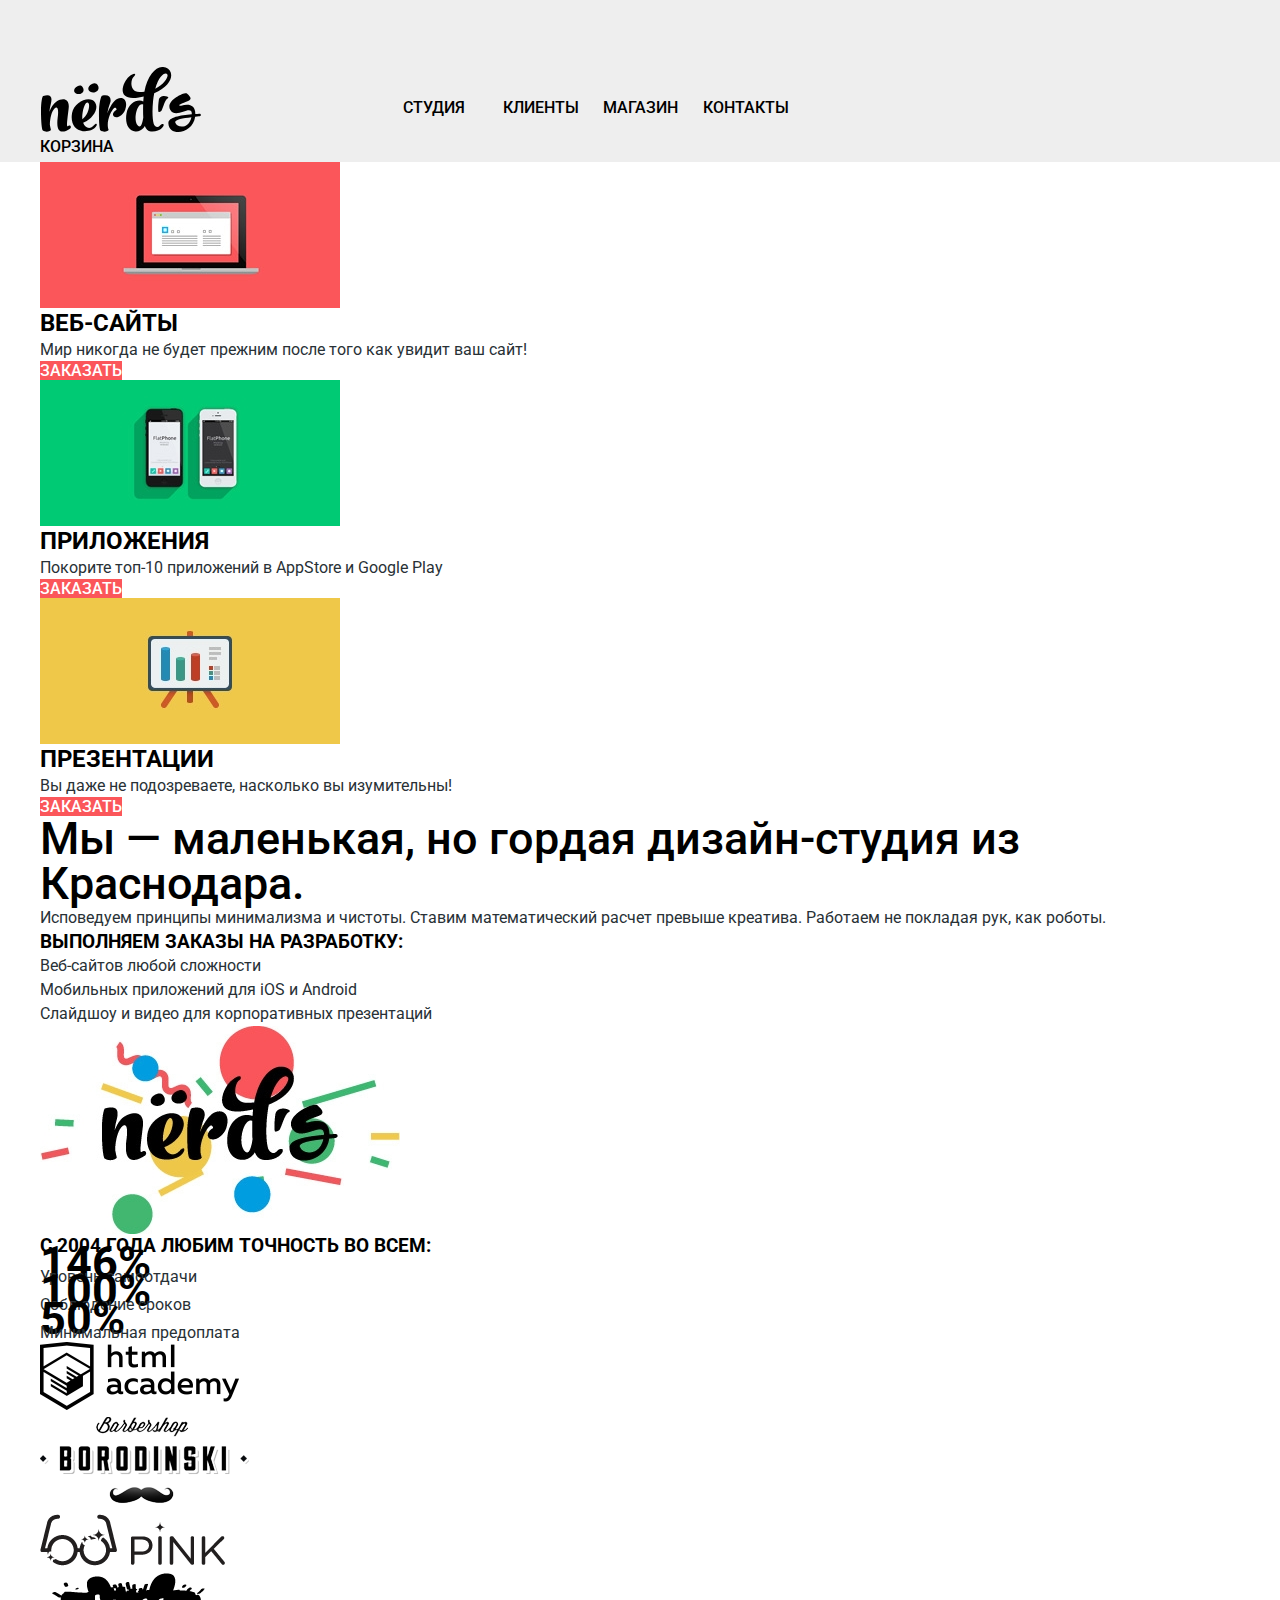
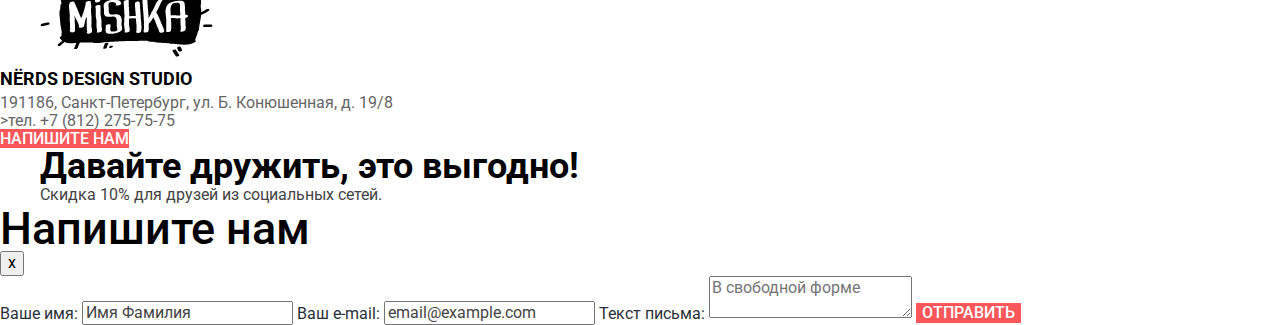
==== commit 954abc94: "Сетка страницы" ====
--- a/index.html
+++ b/index.html
@@ -10,151 +10,157 @@
 
 <body>
 
-  <div class="container">
-
     <header class="main-header">
 
-      <nav class="site-navigation">
-          <a class="main-header-logo">
-            <img src="img/nerds-logo.svg" width="168" height="65" alt="Логотип сайта мороженного Нердс">
-          </a>
-          <ul class="nav-list">
-            <li class="nav-list-element">
-              <a class="nav-list-link" href="#">Студия</a>
-            </li>
-            <li class="nav-list-element">
-              <a class="nav-list-link" href="#">Клиенты</a>
-            </li>
-            <li class="nav-list-element">
-              <a class="nav-list-link" href="catalog.html">Магазин</a>
-            </li>
-            <li class="nav-list-element">
-              <a class="nav-list-link" href="#">Контакты</a>
-            </li>
-          </ul>
-        </nav>
-
-        <div class="cart">
-          <a class="cart-link" href="#">Корзина</a>
-        </div>
-
-        <section class="main-slider">
-          <input class="wrapper-toggle visually-hidden" type="radio" id="wrapper-btn-1" name="toggle" checked>
-          <input class="wrapper-toggle visually-hidden" type="radio" id="wrapper-btn-2" name="toggle">
-          <input class="wrapper-toggle visually-hidden" type="radio" id="wrapper-btn-3" name="toggle">
-          <div class="slider-controls">
-            <label for="wrapper-btn-1"><span class="visually-hidden">Переключает на первое приемущество нашей студии: скропулезность</span></label>
-            <label for="wrapper-btn-2"><span class="visually-hidden">Переключает на второе приемущество нашей студии: математичность</span></label>
-            <label for="wrapper-btn-3"><span class="visually-hidden">Переключает на третье приемущество нашей студии: ночная разработка</span></label>
+      <div class="container">
+
+        <nav class="site-navigation">
+            <a class="main-header-logo">
+              <img src="img/nerds-logo.svg" width="160" height="65" alt="Логотип сайта мороженного Нердс">
+            </a>
+            <ul class="nav-list">
+              <li class="nav-list-element">
+                <a class="nav-list-link" href="#">Студия</a>
+              </li>
+              <li class="nav-list-element">
+                <a class="nav-list-link" href="#">Клиенты</a>
+              </li>
+              <li class="nav-list-element">
+                <a class="nav-list-link" href="catalog.html">Магазин</a>
+              </li>
+              <li class="nav-list-element">
+                <a class="nav-list-link" href="#">Контакты</a>
+              </li>
+            </ul>
+          </nav>
+
+          <div class="cart">
+            <a class="cart-link" href="#">Корзина</a>
           </div>
-          <ul class="slider-inner">
-            <li class="slider-item slide" id="slider-item-1">
-              <h3 class="slide-caption">Долго, дорого, скрупулезно.</h3>
-              <p class="slide-description">Математически выверенный дизайн для вашего сайта или мобильного приложения.</p>
-              <a class="button slider-button" href="#">Узнать больше</a>
-            </li>
-            <li class="slider-item slide" id="slider-item-2">
-              <h3 class="slide-caption">Любим математику как никто другой</h3>
-              <p class="slide-description">Никакого креатива, только математические формулы для расчета идеальных пропорций.</p>
-              <a class="button slider-button" href="#">Узнать больше</a>
-            </li>
-            <li class="slider-item slide" id="slider-item-3">
-              <h3 class="slide-caption">Только ночь, только хардкор</h3>
-              <p class="slide-description">Работать днем, как все? Мы против этого. Ближе к полуночи работа только начинается.</p>
-              <a class="button slider-button" href="#">Узнать больше</a>
+
+          <!-- <section class="main-slider">
+            <input class="wrapper-toggle visually-hidden" type="radio" id="wrapper-btn-1" name="toggle" checked>
+            <input class="wrapper-toggle visually-hidden" type="radio" id="wrapper-btn-2" name="toggle">
+            <input class="wrapper-toggle visually-hidden" type="radio" id="wrapper-btn-3" name="toggle">
+            <div class="slider-controls">
+              <label for="wrapper-btn-1"><span class="visually-hidden">Переключает на первое приемущество нашей студии: скропулезность</span></label>
+              <label for="wrapper-btn-2"><span class="visually-hidden">Переключает на второе приемущество нашей студии: математичность</span></label>
+              <label for="wrapper-btn-3"><span class="visually-hidden">Переключает на третье приемущество нашей студии: ночная разработка</span></label>
+            </div>
+            <ul class="slider-inner">
+              <li class="slider-item slide" id="slider-item-1">
+                <h3 class="slide-caption">Долго, дорого, скрупулезно.</h3>
+                <p class="slide-description">Математически выверенный дизайн для вашего сайта или мобильного приложения.</p>
+                <a class="button slider-button" href="#">Узнать больше</a>
+              </li>
+              <li class="slider-item slide" id="slider-item-2">
+                <h3 class="slide-caption">Любим математику как никто другой</h3>
+                <p class="slide-description">Никакого креатива, только математические формулы для расчета идеальных пропорций.</p>
+                <a class="button slider-button" href="#">Узнать больше</a>
+              </li>
+              <li class="slider-item slide" id="slider-item-3">
+                <h3 class="slide-caption">Только ночь, только хардкор</h3>
+                <p class="slide-description">Работать днем, как все? Мы против этого. Ближе к полуночи работа только начинается.</p>
+                <a class="button slider-button" href="#">Узнать больше</a>
+              </li>
+            </ul>
+          </section> -->
+
+      </div>
+
+    </header>
+
+    <main class="main-content">
+
+      <div class="container">
+
+        <section class="service-catalog">
+          <ul class="service-catalog-list">
+            <li class="service-catalog-item">
+              <img src="img/service1.jpg" width="300" height="146" alt="Ноутбук с открытым сайтом на экране">
+              <h3 class="service-catalog-item-caption">Веб-сайты</h3>
+              <p class="service-catalog-item-description">Мир никогда не будет прежним после того как увидит ваш сайт!</p>
+              <a class="button" href="#">Заказать</a>
+            </li>
+            <li class="service-catalog-item">
+              <img src="img/service2.jpg" width="300" height="146" alt="Айфон и смартфон с открытыми приложениями">
+              <h3 class="service-catalog-item-caption">Приложения</h3>
+              <p class="service-catalog-item-description">Покорите топ-10 приложений в AppStore и Google Play</p>
+              <a class="button" href="#">Заказать</a>
+            </li>
+            <li class="service-catalog-item">
+              <img src="img/service3.jpg" width="300" height="146" alt="Графики на стенде презентаций">
+              <h3 class="service-catalog-item-caption">Презентации</h3>
+              <p class="service-catalog-item-description">Вы даже не подозреваете, насколько вы изумительны!</p>
+              <a class="button" href="#">Заказать</a>
             </li>
           </ul>
         </section>
 
-    </header>
-
-    <main class="main-content">
-
-      <section class="service-catalog">
-        <ul class="service-catalog-list">
-          <li class="service-catalog-item">
-            <img src="img/service1.jpg" width="300" height="146" alt="Ноутбук с открытым сайтом на экране">
-            <h3 class="service-catalog-item-caption">Веб-сайты</h3>
-            <p class="service-catalog-item-description">Мир никогда не будет прежним после того как увидит ваш сайт!</p>
-            <a class="button" href="#">Заказать</a>
-          </li>
-          <li class="service-catalog-item">
-            <img src="img/service2.jpg" width="300" height="146" alt="Айфон и смартфон с открытыми приложениями">
-            <h3 class="service-catalog-item-caption">Приложения</h3>
-            <p class="service-catalog-item-description">Покорите топ-10 приложений в AppStore и Google Play</p>
-            <a class="button" href="#">Заказать</a>
-          </li>
-          <li class="service-catalog-item">
-            <img src="img/service3.jpg" width="300" height="146" alt="Графики на стенде презентаций">
-            <h3 class="service-catalog-item-caption">Презентации</h3>
-            <p class="service-catalog-item-description">Вы даже не подозреваете, насколько вы изумительны!</p>
-            <a class="button" href="#">Заказать</a>
-          </li>
-        </ul>
-      </section>
-
-      <section class="company-information">
-
-        <h2 class="company-caption">Мы — маленькая, но гордая дизайн-студия из Краснодара.</h2>
-        <p class="company-description">Исповедуем принципы минимализма и чистоты. Ставим математический расчет превыше креатива. Работаем не покладая рук, как роботы.</p>
-
-        <h3 class="company-features-caption">Выполняем заказы на разработку:</h3>
-        <ul class="company-features-list">
-          <li class="company-features-item">Веб-сайтов любой сложности</li>
-          <li class="company-features-item">Мобильных приложений для iOS и Android</li>
-          <li class="company-features-item">Слайдшоу и видео для корпоративных презентаций</li>
-        </ul>
-
-        <img src="img/nerds-main.jpg" width="360" height="208" alt="Яркий стильный логотип компании Неродс">
-
-        <div class="company-statistics">
-          <h3 class="company-statistics-caption">С 2004 года Любим точность во всем:</h3>
-          <dl class="company-statistics-list">
-            <dt class="company-statistics-percentages">146%</dt>
-            <dd class="company-statistics-property">Уровень самоотдачи</dd>
-
-            <dt class="company-statistics-percentages">100%</dt>
-            <dd class="company-statistics-property">Соблюдение сроков</dd>
-
-            <dt class="company-statistics-percentages">50%</dt>
-            <dd class="company-statistics-property">Минимальная предоплата</dd>
-          </dl>
-        </div>
-
-      </section>
-
-      <section class="company-portfolio">
-
-        <h2 class="visually-hidden">Примеры наших разработок</h2>
-
-        <ul class="company-portfolio-list">
-          <li class="company-portfolio-item">
-            <a class="company-portfolio-link" href="https://htmlacademy.ru/intensive/htmlcss">
-              <span class="visually-hidden">Сайт HTML Academy</span>
-              <img src="img/logo1.png" width="199" height="68" alt="Логотип сайта HTML Academy">
-            </a>
-          </li>
-          <li class="company-portfolio-item">
-            <a class="company-portfolio-link" href="#">
-              <span class="visually-hidden">Сайт Barbershop Borodinski</span>
-              <img src="img/logo2.png" width="209" height="90" alt="Логотип сайта Barbershop Borodinski">
-            </a>
-          </li>
-          <li class="company-portfolio-item">
-            <a class="company-portfolio-link" href="#">
-              <span class="visually-hidden">Сайт Pink</span>
-              <img src="img/logo3.png" width="185" height="52" alt="Логотип сайта Pink">
-            </a>
-          </li>
-          <li class="company-portfolio-item">
-            <a class="company-portfolio-link" href="#">
-              <span class="visually-hidden">Сайт Mishka</span>
-              <img src="img/logo4.png" width="173" height="84" alt="Логотип сайта Mishka">
-            </a>
-          </li>
-        </ul>
-
-      </section>
+        <section class="company-information">
+
+          <h2 class="company-caption">Мы — маленькая, но гордая дизайн-студия из Краснодара.</h2>
+          <p class="company-description">Исповедуем принципы минимализма и чистоты. Ставим математический расчет превыше креатива. Работаем не покладая рук, как роботы.</p>
+
+          <h3 class="company-features-caption">Выполняем заказы на разработку:</h3>
+          <ul class="company-features-list">
+            <li class="company-features-item">Веб-сайтов любой сложности</li>
+            <li class="company-features-item">Мобильных приложений для iOS и Android</li>
+            <li class="company-features-item">Слайдшоу и видео для корпоративных презентаций</li>
+          </ul>
+
+          <img src="img/nerds-main.jpg" width="360" height="208" alt="Яркий стильный логотип компании Неродс">
+
+          <div class="company-statistics">
+            <h3 class="company-statistics-caption">С 2004 года Любим точность во всем:</h3>
+            <dl class="company-statistics-list">
+              <dt class="company-statistics-percentages">146%</dt>
+              <dd class="company-statistics-property">Уровень самоотдачи</dd>
+
+              <dt class="company-statistics-percentages">100%</dt>
+              <dd class="company-statistics-property">Соблюдение сроков</dd>
+
+              <dt class="company-statistics-percentages">50%</dt>
+              <dd class="company-statistics-property">Минимальная предоплата</dd>
+            </dl>
+          </div>
+
+        </section>
+
+        <section class="company-portfolio">
+
+          <h2 class="visually-hidden">Примеры наших разработок</h2>
+
+          <ul class="company-portfolio-list">
+            <li class="company-portfolio-item">
+              <a class="company-portfolio-link" href="https://htmlacademy.ru/intensive/htmlcss">
+                <span class="visually-hidden">Сайт HTML Academy</span>
+                <img src="img/logo1.png" width="199" height="68" alt="Логотип сайта HTML Academy">
+              </a>
+            </li>
+            <li class="company-portfolio-item">
+              <a class="company-portfolio-link" href="#">
+                <span class="visually-hidden">Сайт Barbershop Borodinski</span>
+                <img src="img/logo2.png" width="209" height="90" alt="Логотип сайта Barbershop Borodinski">
+              </a>
+            </li>
+            <li class="company-portfolio-item">
+              <a class="company-portfolio-link" href="#">
+                <span class="visually-hidden">Сайт Pink</span>
+                <img src="img/logo3.png" width="185" height="52" alt="Логотип сайта Pink">
+              </a>
+            </li>
+            <li class="company-portfolio-item">
+              <a class="company-portfolio-link" href="#">
+                <span class="visually-hidden">Сайт Mishka</span>
+                <img src="img/logo4.png" width="173" height="84" alt="Логотип сайта Mishka">
+              </a>
+            </li>
+          </ul>
+
+        </section>
+
+    </div>
 
       <section class="company-contacts">
 
@@ -173,23 +179,27 @@
 
     <footer class="main-footer">
 
-      <div class="footer-social">
-        <ul class="social-list">
-          <li class="social-item vk">
-            <a class="social-button" href="#"><span class="visually-hidden">Вконтакте</span></a>
-          </li>
-          <li class="social-item fb">
-            <a class="social-button" href="#"><span class="visually-hidden">Фейсбук</span></a>
-          </li>
-          <li class="social-item">
-            <a class="social-button instagram" href="#"><span class="visually-hidden">Инстаграм</span></a>
-          </li>
-        </ul>
-      </div>
-
-      <div class="footer-social-promo">
-        <h3 class="social-promo-caption">Давайте дружить, это выгодно!</h3>
-        <p class="social-promo-description">Скидка 10% для друзей из социальных сетей.</p>
+      <div class="container">
+
+        <div class="footer-social">
+          <ul class="social-list">
+            <li class="social-item vk">
+              <a class="social-button" href="#"><span class="visually-hidden">Вконтакте</span></a>
+            </li>
+            <li class="social-item fb">
+              <a class="social-button" href="#"><span class="visually-hidden">Фейсбук</span></a>
+            </li>
+            <li class="social-item">
+              <a class="social-button instagram" href="#"><span class="visually-hidden">Инстаграм</span></a>
+            </li>
+          </ul>
+        </div>
+
+        <div class="footer-social-promo">
+          <h3 class="social-promo-caption">Давайте дружить, это выгодно!</h3>
+          <p class="social-promo-description">Скидка 10% для друзей из социальных сетей.</p>
+        </div>
+
       </div>
 
     </footer>
--- a/css/style.css
+++ b/css/style.css
@@ -18,13 +18,48 @@
   height: auto;
 }
 
+/* Глобальные стили страницы */
+
+.container {
+  width: 1200px;
+  margin: 0 auto;
+  padding: 0 20px;
+}
+
+/* Глобальные стили шапки */
+
+.main-header {
+  display: flex;
+  flex-flow: row wrap;
+  justify-content: flex-start;
+
+  background-color: #eeeeee;
+}
+
 /* Меню навигации */
 
+.site-navigation {
+  display: flex;
+  flex-flow: row wrap;
+  justify-content: flex-start;
+  align-items: flex-end;
+}
+
 .nav-list {
-  margin:0;
-  padding: 0;
-
-  list-style: none;
+  display: flex;
+  flex-flow: row wrap;
+  justify-content: flex-start;
+  width: 640px;
+  margin:0;
+  margin-left: 202px;
+  margin-bottom: 9px;
+  padding: 0;
+
+  list-style: none;
+}
+
+.nav-list-element {
+  width: 100px;
 }
 
 .nav-list a,
@@ -48,6 +83,15 @@
   color: rgba(0, 0, 0, 0.3);
 }
 
+.main-header-logo {
+  margin-top: 67px;
+  margin-left: 1px;
+}
+
+.cart {
+  align-self: flex-end;
+}
+
 /* !ВНИМАННИЕ Добавить псевдоэлемент для нахождения на странице */
 
 /* Общие стили кнопок */
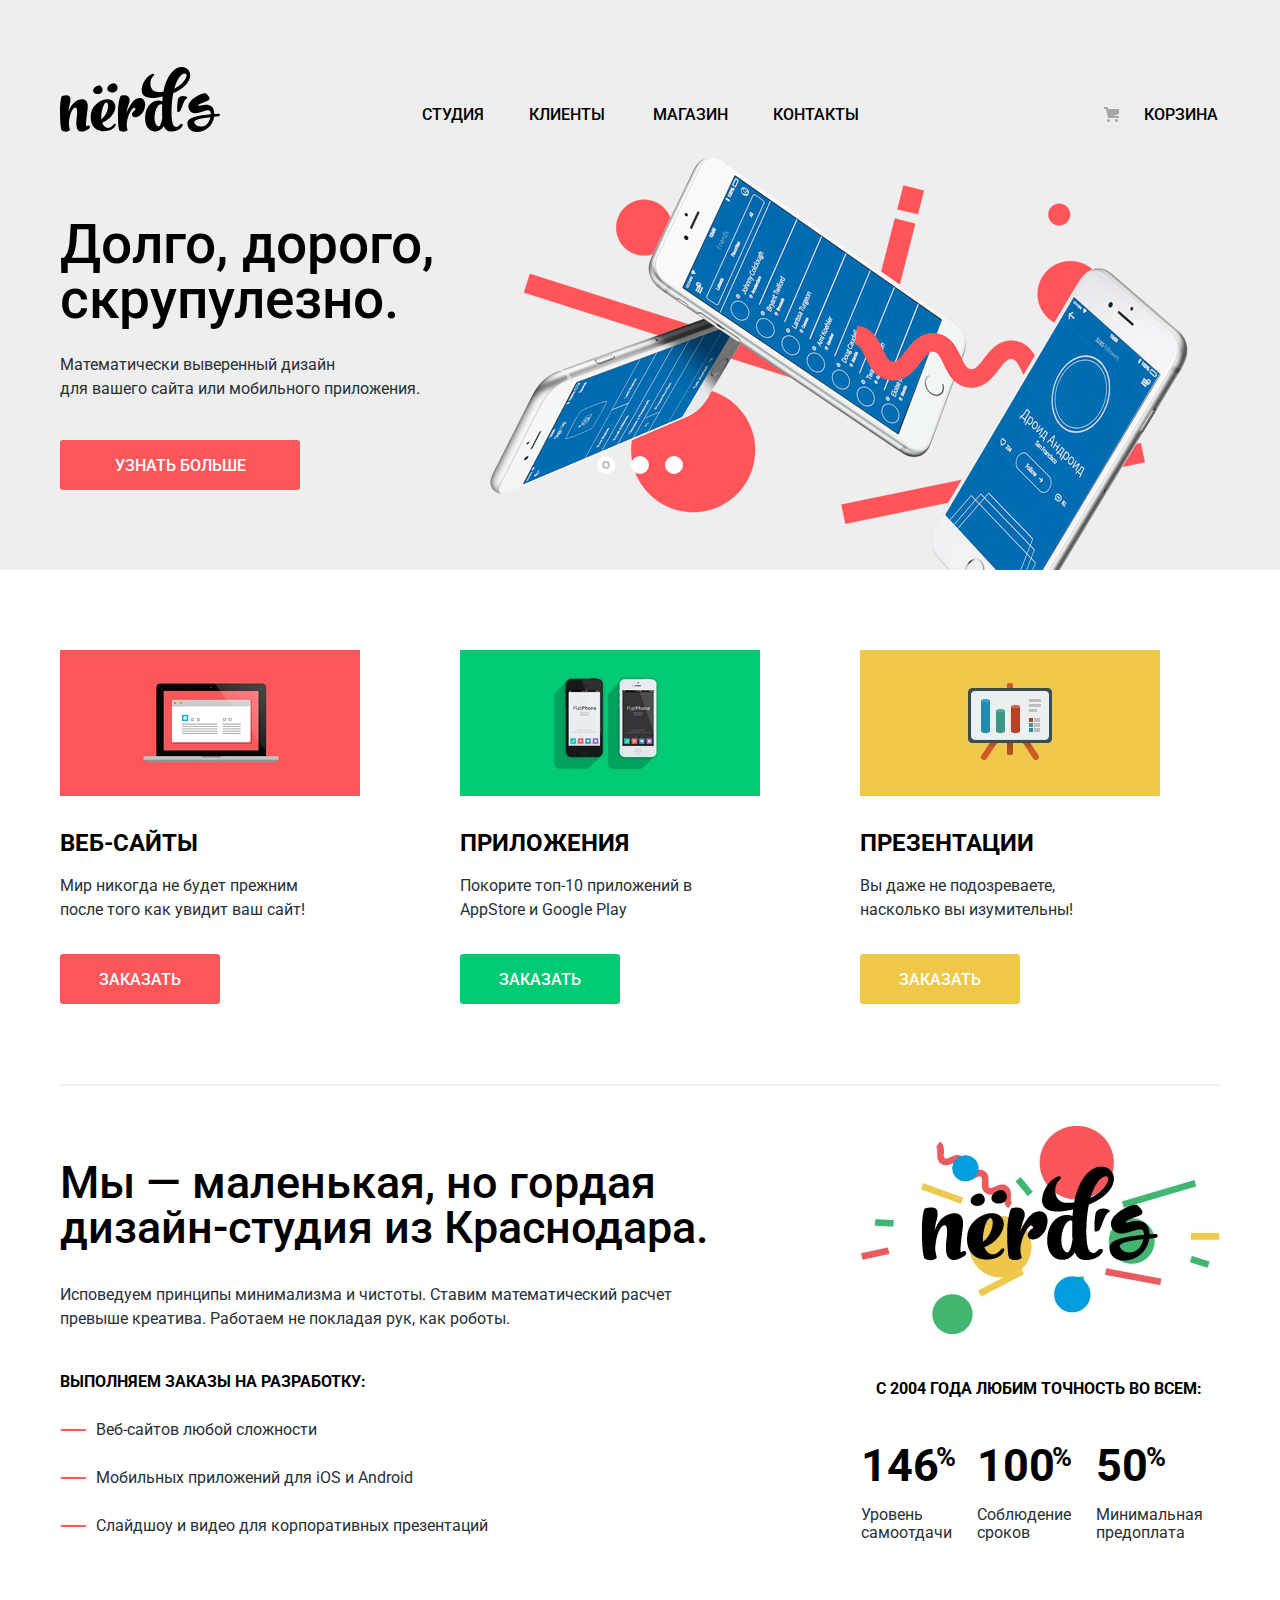
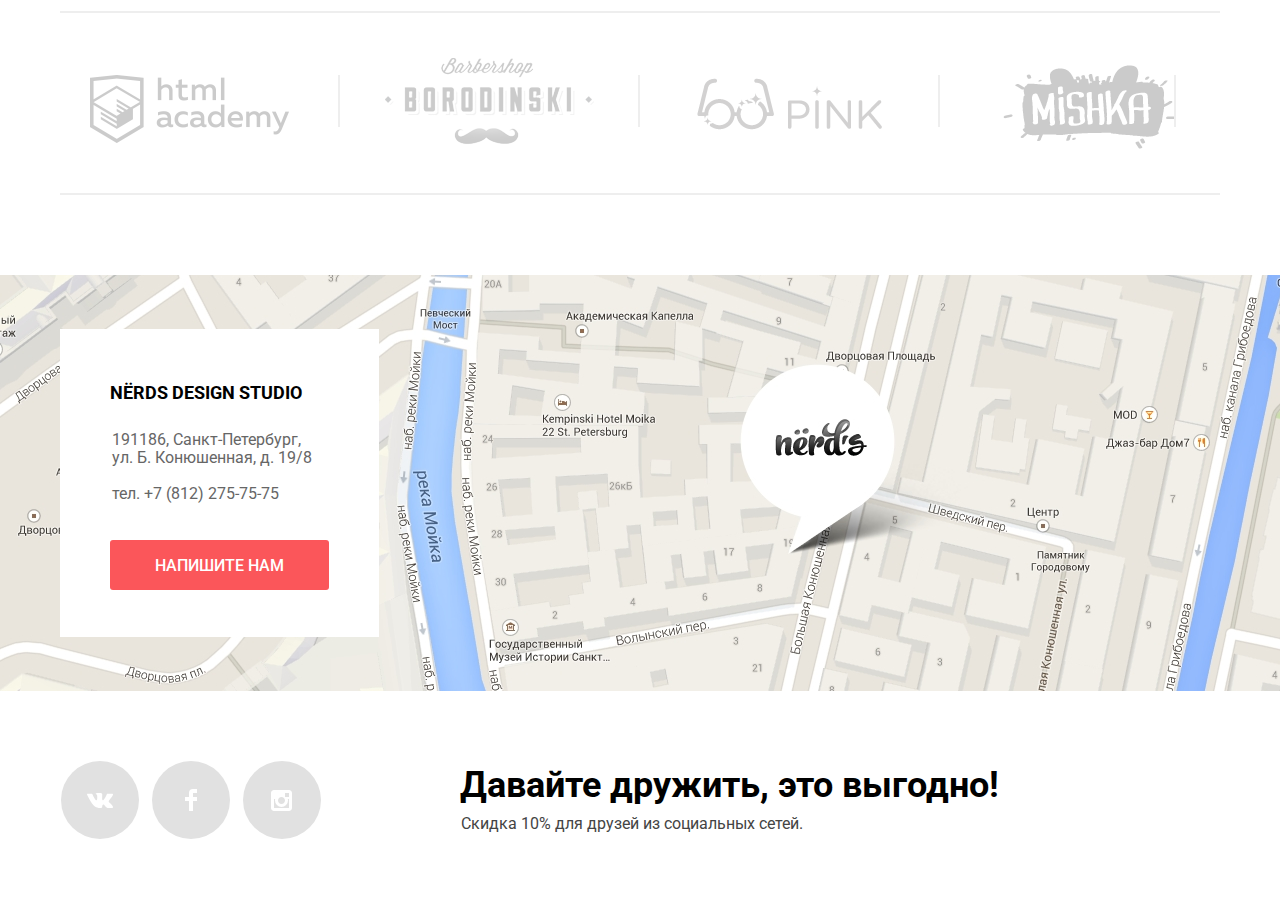
==== commit 45cf785f: "Финальные правки" ====
--- a/index.html
+++ b/index.html
@@ -1,3 +1,4 @@
+<!DOCTYPE html>
 <html lang="ru">
 
 <head>
@@ -32,13 +33,20 @@
                 <a class="nav-list-link" href="#">Контакты</a>
               </li>
             </ul>
+            <div class="cart">
+              <a class="cart-link" href="#">Корзина</a>
+            </div>
           </nav>
 
-          <div class="cart">
-            <a class="cart-link" href="#">Корзина</a>
-          </div>
-
-          <!-- <section class="main-slider">
+      </div>
+
+    </header>
+
+    <main class="main-content">
+
+        <section class="main-slider">
+          <div class="container">
+            <h2 class="visually-hidden">Наши преимущества</h2>
             <input class="wrapper-toggle visually-hidden" type="radio" id="wrapper-btn-1" name="toggle" checked>
             <input class="wrapper-toggle visually-hidden" type="radio" id="wrapper-btn-2" name="toggle">
             <input class="wrapper-toggle visually-hidden" type="radio" id="wrapper-btn-3" name="toggle">
@@ -47,10 +55,10 @@
               <label for="wrapper-btn-2"><span class="visually-hidden">Переключает на второе приемущество нашей студии: математичность</span></label>
               <label for="wrapper-btn-3"><span class="visually-hidden">Переключает на третье приемущество нашей студии: ночная разработка</span></label>
             </div>
-            <ul class="slider-inner">
+            <ul class="slider-list">
               <li class="slider-item slide" id="slider-item-1">
                 <h3 class="slide-caption">Долго, дорого, скрупулезно.</h3>
-                <p class="slide-description">Математически выверенный дизайн для вашего сайта или мобильного приложения.</p>
+                <p class="slide-description">Математически выверенный дизайн<br> для вашего сайта или мобильного приложения.</p>
                 <a class="button slider-button" href="#">Узнать больше</a>
               </li>
               <li class="slider-item slide" id="slider-item-2">
@@ -60,17 +68,12 @@
               </li>
               <li class="slider-item slide" id="slider-item-3">
                 <h3 class="slide-caption">Только ночь, только хардкор</h3>
-                <p class="slide-description">Работать днем, как все? Мы против этого. Ближе к полуночи работа только начинается.</p>
+                <p class="slide-description">Работать днем, как все? Мы против этого.<br> Ближе к полуночи работа только начинается.</p>
                 <a class="button slider-button" href="#">Узнать больше</a>
               </li>
             </ul>
-          </section> -->
-
-      </div>
-
-    </header>
-
-    <main class="main-content">
+          </div>
+        </section>
 
       <div class="container">
 
@@ -80,49 +83,58 @@
               <img src="img/service1.jpg" width="300" height="146" alt="Ноутбук с открытым сайтом на экране">
               <h3 class="service-catalog-item-caption">Веб-сайты</h3>
               <p class="service-catalog-item-description">Мир никогда не будет прежним после того как увидит ваш сайт!</p>
-              <a class="button" href="#">Заказать</a>
+              <a class="button service-catalog-button" href="#">Заказать</a>
             </li>
             <li class="service-catalog-item">
               <img src="img/service2.jpg" width="300" height="146" alt="Айфон и смартфон с открытыми приложениями">
               <h3 class="service-catalog-item-caption">Приложения</h3>
               <p class="service-catalog-item-description">Покорите топ-10 приложений в AppStore и Google Play</p>
-              <a class="button" href="#">Заказать</a>
+              <a class="button service-catalog-button" href="#">Заказать</a>
             </li>
             <li class="service-catalog-item">
               <img src="img/service3.jpg" width="300" height="146" alt="Графики на стенде презентаций">
               <h3 class="service-catalog-item-caption">Презентации</h3>
               <p class="service-catalog-item-description">Вы даже не подозреваете, насколько вы изумительны!</p>
-              <a class="button" href="#">Заказать</a>
+              <a class="button service-catalog-button" href="#">Заказать</a>
             </li>
           </ul>
         </section>
 
         <section class="company-information">
 
-          <h2 class="company-caption">Мы — маленькая, но гордая дизайн-студия из Краснодара.</h2>
-          <p class="company-description">Исповедуем принципы минимализма и чистоты. Ставим математический расчет превыше креатива. Работаем не покладая рук, как роботы.</p>
-
-          <h3 class="company-features-caption">Выполняем заказы на разработку:</h3>
-          <ul class="company-features-list">
-            <li class="company-features-item">Веб-сайтов любой сложности</li>
-            <li class="company-features-item">Мобильных приложений для iOS и Android</li>
-            <li class="company-features-item">Слайдшоу и видео для корпоративных презентаций</li>
-          </ul>
-
-          <img src="img/nerds-main.jpg" width="360" height="208" alt="Яркий стильный логотип компании Неродс">
-
-          <div class="company-statistics">
-            <h3 class="company-statistics-caption">С 2004 года Любим точность во всем:</h3>
-            <dl class="company-statistics-list">
-              <dt class="company-statistics-percentages">146%</dt>
-              <dd class="company-statistics-property">Уровень самоотдачи</dd>
-
-              <dt class="company-statistics-percentages">100%</dt>
-              <dd class="company-statistics-property">Соблюдение сроков</dd>
-
-              <dt class="company-statistics-percentages">50%</dt>
-              <dd class="company-statistics-property">Минимальная предоплата</dd>
-            </dl>
+          <div class="company-information-left">
+            <h2 class="company-caption">Мы — маленькая, но гордая дизайн-студия из Краснодара.</h2>
+            <p class="company-description">Исповедуем принципы минимализма и чистоты. Ставим математический расчет превыше креатива. Работаем не покладая рук, как роботы.</p>
+
+            <h3 class="company-features-caption">Выполняем заказы на разработку:</h3>
+            <ul class="company-features-list">
+              <li class="company-features-item">Веб-сайтов любой сложности</li>
+              <li class="company-features-item">Мобильных приложений для iOS и Android</li>
+              <li class="company-features-item">Слайдшоу и видео для корпоративных презентаций</li>
+            </ul>
+          </div>
+
+          <div class="company-information-left">
+            <img class="company-information-logo" src="img/nerds-main.jpg" width="360" height="208" alt="Яркий стильный логотип компании Неродс">
+
+            <div class="company-statistics">
+              <h3 class="company-statistics-caption">С 2004 года Любим точность во всем:</h3>
+              <div class="company-statistics-list">
+                <div class="company-statistics-column company-statistics-column-1"></div>
+                <div class="company-statistics-column company-statistics-column-2"></div>
+                <div class="company-statistics-column company-statistics-column-3"></div>
+                <ul class="company-statistics-percentages">
+                  <li class="company-statistics-item">146<sup class="company-statistics-item-per">%</sup></li>
+                  <li class="company-statistics-item">100<sup class="company-statistics-item-per">%</sup></li>
+                  <li class="company-statistics-item">50<sup class="company-statistics-item-per">%</sup></li>
+                </ul>
+                <ul class="company-statistics-property">
+                  <li class="company-statistics-item">Уровень самоотдачи</li>
+                  <li class="company-statistics-item">Соблюдение сроков</li>
+                  <li class="company-statistics-item">Минимальная предоплата</li>
+                </ul>
+              </div>
+            </div>
           </div>
 
         </section>
@@ -135,32 +147,32 @@
             <li class="company-portfolio-item">
               <a class="company-portfolio-link" href="https://htmlacademy.ru/intensive/htmlcss">
                 <span class="visually-hidden">Сайт HTML Academy</span>
-                <img src="img/logo1.png" width="199" height="68" alt="Логотип сайта HTML Academy">
+                <img class="portfolio-link-academy" src="img/logo1.png" width="199" height="68" alt="Логотип сайта HTML Academy">
               </a>
             </li>
             <li class="company-portfolio-item">
               <a class="company-portfolio-link" href="#">
                 <span class="visually-hidden">Сайт Barbershop Borodinski</span>
-                <img src="img/logo2.png" width="209" height="90" alt="Логотип сайта Barbershop Borodinski">
+                <img class="portfolio-link-barbershop" src="img/logo2.png" width="209" height="90" alt="Логотип сайта Barbershop Borodinski">
               </a>
             </li>
             <li class="company-portfolio-item">
               <a class="company-portfolio-link" href="#">
                 <span class="visually-hidden">Сайт Pink</span>
-                <img src="img/logo3.png" width="185" height="52" alt="Логотип сайта Pink">
+                <img class="portfolio-link-pink" src="img/logo3.png" width="185" height="52" alt="Логотип сайта Pink">
               </a>
             </li>
             <li class="company-portfolio-item">
               <a class="company-portfolio-link" href="#">
                 <span class="visually-hidden">Сайт Mishka</span>
-                <img src="img/logo4.png" width="173" height="84" alt="Логотип сайта Mishka">
+                <img class="portfolio-link-mishka" src="img/logo4.png" width="173" height="84" alt="Логотип сайта Mishka">
               </a>
             </li>
           </ul>
 
         </section>
 
-    </div>
+      </div>
 
       <section class="company-contacts">
 
@@ -168,7 +180,7 @@
           <div class="contacts">
             <h3 class="contacts-caption">Nёrds design studio</h3>
             <p class="contacts-description">191186, Санкт-Петербург, ул. Б. Конюшенная, д. 19/8</p>
-            <p class="contacts-description">><a class="link-tel" href="tel:+7812757575">тел. +7 (812) 275-75-75</a></p>
+            <p class="contacts-description"><a class="link-tel" href="tel:+7812757575">тел. +7 (812) 275-75-75</a></p>
             <a class="button js-button" href="writeus.html">Напишите нам</a>
           </div>
         </div>
@@ -189,8 +201,8 @@
             <li class="social-item fb">
               <a class="social-button" href="#"><span class="visually-hidden">Фейсбук</span></a>
             </li>
-            <li class="social-item">
-              <a class="social-button instagram" href="#"><span class="visually-hidden">Инстаграм</span></a>
+            <li class="social-item insta">
+              <a class="social-button" href="#"><span class="visually-hidden">Инстаграм</span></a>
             </li>
           </ul>
         </div>
@@ -204,27 +216,34 @@
 
     </footer>
 
-  </div>
-
-  <div class="modal-window writeus">
-
-    <h2 class="writeus-caption">Напишите нам</h2>
-    <button class="modal-close feedback-modal-close" type="button"><span class="visually-hidden">Закрыть окно обратной связи</span>x</button>
-
-    <form class="writeus-form" action="https://echo.htmlacademy.ru" method="post">
-
-      <label for="writeus-name">Ваше имя:</label>
-      <input type="text" id="writeus-name" name="writeus-name" placeholder="Имя Фамилия">
-      <label for="writeus-email">Ваш e-mail:</label>
-      <input type="email" id="writeus-email" name="writeus-email" placeholder="email@example.com">
-      <label for="writeus-textarea">Текст письма:</label>
-      <textarea id="writeus-textarea" name="writeus-textarea" placeholder="В свободной форме"></textarea>
-
-      <button class="button" type="submit">Отправить</button>
-
-    </form>
-
-  </div>
+  <section class="writeus">
+
+    <div class="modal-window">
+      <h2 class="writeus-caption">Напишите нам</h2>
+      <button class="modal-close feedback-modal-close" type="button"><span class="visually-hidden">Закрыть окно обратной связи</span>x</button>
+
+      <form class="writeus-form" action="https://echo.htmlacademy.ru" method="post">
+        <div class="writeus-form-item">
+          <label for="writeus-name">Ваше имя:</label>
+          <input type="text" id="writeus-name" name="writeus-name" placeholder="Имя Фамилия">
+        </div>
+        <div class="writeus-form-item">
+          <label for="writeus-email">Ваш e-mail:</label>
+          <input type="email" id="writeus-email" name="writeus-email" placeholder="email@example.com">
+        </div>
+        <div class="writeus-form-item">
+          <label for="writeus-textarea">Текст письма:</label>
+          <textarea id="writeus-textarea" name="writeus-textarea" placeholder="В свободной форме"></textarea>
+        </div>
+        <button class="button" type="submit">Отправить</button>
+      </form>
+
+    </div>
+
+  </section>
+  <div class="modal-overlay"></div>
+
+  <script src="js/script.js"></script>
 
 </body>
 
--- a/css/style.css
+++ b/css/style.css
@@ -21,6 +21,7 @@
 /* Глобальные стили страницы */
 
 .container {
+  box-sizing: border-box;
   width: 1200px;
   margin: 0 auto;
   padding: 0 20px;
@@ -32,6 +33,7 @@
   display: flex;
   flex-flow: row wrap;
   justify-content: flex-start;
+  margin-left: -2px;
 
   background-color: #eeeeee;
 }
@@ -43,6 +45,7 @@
   flex-flow: row wrap;
   justify-content: flex-start;
   align-items: flex-end;
+  margin-right: 0;
 }
 
 .nav-list {
@@ -59,7 +62,22 @@
 }
 
 .nav-list-element {
-  width: 100px;
+  margin-right: 45px;
+  margin-bottom: -4px;
+  padding-bottom: 4px;
+}
+
+.nav-list-element:nth-child(2n) {
+  margin-right: 48px;
+}
+
+.nav-list-element:last-child {
+  margin-right: 0;
+}
+
+.nav-list-element-current {
+  margin-bottom: -6px;
+  border-bottom: 2px solid #fb565a;
 }
 
 .nav-list a,
@@ -88,8 +106,38 @@
   margin-left: 1px;
 }
 
+.site-navigation-no-main .main-header-logo:hover,
+.site-navigation-no-main .main-header-logo:focus {
+  opacity: 0.8;
+}
+
+.site-navigation-no-main .main-header-logo:active {
+  opacity: 0.3;
+}
+
 .cart {
+  position: relative;
+
   align-self: flex-end;
+  width: 70px;
+  margin-left: 82px;
+  margin-right: 0;
+  margin-bottom: 9px;
+}
+
+.cart::before {
+  content: "";
+
+  position: absolute;
+  top: 7px;
+  left: -40px;
+
+  width: 15px;
+  height: 15px;
+
+  background-image: url("../img/cart-icon.svg");
+  background-repeat: no-repeat;
+  background-position: 0 0;
 }
 
 /* !ВНИМАННИЕ Добавить псевдоэлемент для нахождения на странице */
@@ -97,13 +145,29 @@
 /* Общие стили кнопок */
 
 .button {
+  display: block;
+  padding-top: 17px;
+  padding-bottom: 15px;
+
   font-size: 16px;
   font-weight: 500;
   line-height: 18px;
   text-transform: uppercase;
+  text-align: center;
+  text-decoration: none;
 
   background-color: #fb565a;
-  border: 0;
+  border-radius: 3px;
+  border: none;
+}
+
+.button:hover {
+  background-color: #e74246;
+}
+
+.button:active {
+  background-color: #d7373b;
+  box-shadow: inset 0 3px 0 rgba(0, 1, 1, 0.1);
 }
 
 button.button,
@@ -111,9 +175,20 @@
   color: #ffffff;
 }
 
+button.button:active,
+a.button:active {
+  color: rgba(255, 255, 255, 0.3);
+}
+
 /* Слайдер */
 
-.slider-inner {
+.main-slider {
+  position: relative;
+
+  background-color: #eeeeee;
+}
+
+.slider-list {
   margin:0;
   padding: 0;
 
@@ -121,7 +196,9 @@
 }
 
 .slide-caption {
-  margin: 0;
+  max-width: 520px;
+  margin: 0;
+  margin-bottom: 26px;
   padding: 0;
 
   color: #000000;
@@ -131,21 +208,138 @@
 }
 
 .slide-description {
-  margin: 0;
-  padding: 0;
-}
+  max-width: 430px;
+  margin: 0;
+  margin-bottom: 39px;
+  padding: 0;
+}
+
+.slider-controls {
+  position: absolute;
+  left: 50%;
+  bottom: 104px;
+  z-index: 100;
+
+  width: 160px;
+  height: 18px;
+
+  text-align: center;
+  font-size: 0;
+  transform: translateX(-50%);
+}
+
+.slider-controls label{
+  position: relative;
+
+  display: inline-block;
+  width: 18px;
+  height: 18px;
+  padding: 8px;
+
+  border-radius: 50%;
+  cursor: pointer;
+}
+
+.slider-controls label::after {
+  content: "";
+
+  position: absolute;
+  top: 8px;
+  left: 8px;
+  z-index: 1;
+
+  width: 18px;
+  height: 18px;
+
+  background: #ffffff;
+  border-radius: 50%;
+}
+
+.slider-item {
+  display: none;
+  padding-top: 78px;
+  padding-bottom: 80px;
+}
+
+.slider-item:nth-child(1) {
+  background-image: url("../img/slide1.png");
+  background-repeat: no-repeat;
+  background-position: 93% 18px;
+}
+
+.slider-item:nth-child(2) {
+  background-image: url("../img/slide2.png");
+  background-repeat: no-repeat;
+  background-position: 100% 0;
+}
+
+.slider-item:nth-child(3) {
+  background-image: url("../img/slide3.png");
+  background-repeat: no-repeat;
+  background-position: 100% 20px;
+}
+
+#wrapper-btn-1:checked ~ .slider-list #slider-item-1,
+#wrapper-btn-2:checked ~ .slider-list #slider-item-2,
+#wrapper-btn-3:checked ~ .slider-list #slider-item-3 {
+  display: block;
+}
+
+#wrapper-btn-1:checked ~ .slider-controls label[for="wrapper-btn-1"]::before,
+#wrapper-btn-2:checked ~ .slider-controls label[for="wrapper-btn-2"]::before,
+#wrapper-btn-3:checked ~ .slider-controls label[for="wrapper-btn-3"]::before {
+  content: "";
+
+  position: absolute;
+  left: 50%;
+  top: 50%;
+  z-index: 2;
+
+  width: 4px;
+  height: 4px;
+  margin: -4px;
+
+  background-color: inherit;
+  border: 2px solid #c1c1c1;
+  border-radius: 50%;
+}
+
+.slider-button {
+  width: 240px;
+}
+
+/*  */
 
 /* Услуги компании */
 
+.service-catalog {
+  margin-top: 80px;
+
+  border-bottom: 2px solid #eeeeee;
+}
+
 .service-catalog-list {
+  display: flex;
+  flex-flow: row wrap;
+  justify-content: flex-start;
   margin:0;
   padding: 0;
 
   list-style: none;
+}
+
+.service-catalog-item {
+  width: 300px;
+  margin-right: 100px;
+}
+
+.service-catalog-item:nth-child(3n) {
+  margin-right: 0;
 }
 
 .service-catalog-item-caption {
   margin:0;
+  margin-top: 25px;
   padding: 0;
 
   color: #000000;
@@ -156,13 +350,56 @@
 }
 
 .service-catalog-item-description {
-  margin: 0;
-  padding: 0;
-}
+  width: 245px;
+  margin: 0;
+  margin-top: 16px;
+  padding: 0;
+}
+
+.service-catalog-button {
+  width: 160px;
+  margin-top: 32px;
+  margin-bottom: 80px;
+}
+
+.service-catalog-item:nth-child(2n) .service-catalog-button {
+  background-color: #00ca74;
+}
+
+.service-catalog-item:nth-child(2n) .service-catalog-button:hover {
+  background-color: #00bc6c;
+}
+
+.service-catalog-item:nth-child(2n) .service-catalog-button:active {
+  background-color: #00aa62;
+}
+
+.service-catalog-item:nth-child(3n) .service-catalog-button {
+  background-color: #efc84a;
+}
+
+.service-catalog-item:nth-child(3n) .service-catalog-button:hover {
+  background-color: #eab534;
+}
+
+.service-catalog-item:nth-child(3n) .service-catalog-button:active {
+  background-color: #e5a722;
+}
+
 
 /* Информация о комании */
 
+.company-information {
+  display: flex;
+  flex-flow: row nowrap;
+  justify-content: space-between;
+  margin-top: 74px;
+
+  border-bottom: 2px solid #eeeeee;
+}
+
 .company-caption {
+  width: 650px;
   margin:0;
   padding: 0;
 
@@ -173,69 +410,218 @@
 }
 
 .company-description {
-  margin: 0;
+  width: 616px;
+  margin: 0;
+  margin-top: 33px;
   padding: 0;
 }
 
 .company-features-list {
   margin:0;
+  margin-bottom: 73px;
   padding: 0;
 
   list-style: none;
 }
 
 .company-features-caption {
-  margin:0;
-  padding: 0;
-
-  color: #000000;
+  margin: 0;
+  margin-top: 39px;
+  padding: 0;
+
+  color: #000000;
+  font-size: 16px;
   font-weight: 700;
+  line-height: 24px;
   text-transform: uppercase;
+}
+
+.company-features-item {
+  position: relative;
+
+  margin-top: 24px;
+  margin-left: 36px;
+}
+
+.company-features-item::before {
+  content: "";
+
+  position: absolute;
+  left: -35px;
+  top: 11px;
+
+  width: 25px;
+  height: 2px;
+
+  background-color: #fb565a;
+}
+
+.company-information-logo {
+  margin-left: 24px;
+  margin-top: -34px;
 }
 
 .company-statistics-caption {
   margin:0;
-  padding: 0;
-
-  color: #000000;
+  margin-top: 36px;
+  margin-left: 40px;
+  padding: 0;
+
+  color: #000000;
+  font-size: 16px;
   font-weight: 700;
+  line-height: 24px;
   text-transform: uppercase;
 }
 
 .company-statistics-list {
-  margin:0;
+  display: table;
+  margin: 0;
+  margin-top: 42px;
+  margin-left: 25px;
   padding: 0;
 
   list-style: none;
 }
 
+.company-statistics-column {
+  display: table-column;
+}
+
+.company-statistics-column-1 {
+  width: 89px;
+}
+
+.company-statistics-column-2 {
+  width: 95px;
+}
+
+.company-statistics-column-3 {
+  width: 105px;
+}
+
 .company-statistics-percentages {
+  display: table-row;
+
   color: #000000;
   font-size: 45px;
   font-weight: 700;
-  line-height: 10.06px;
+  line-height: 45px;
+}
+
+.company-statistics-item-per {
+  position: absolute;
+  top: 14px;
+  left: 75px;
+
+  font-size: 27px;
+}
+
+.company-statistics-item:nth-child(3) .company-statistics-item-per {
+  left: 50px;
 }
 
 .company-statistics-property {
+  display: table-row;
+
   margin: 0;
   padding: 0;
 
   line-height: 18px;
 }
 
+.company-statistics-item {
+  position: relative;
+
+  display: table-cell;
+
+  padding-right: 25px;
+  padding-bottom: 18px;
+}
+
+.company-statistics-item:nth-of-type(3n) {
+  padding-right: 0;
+}
+
 /* Портфолио на главной */
 
+.company-portfolio {
+  margin-top: 45px;
+  margin-bottom: 80px;
+
+  border-bottom: 2px solid #eeeeee;
+}
+
 .company-portfolio-list {
-  margin: 0;
-  padding: 0;
+  display: flex;
+  flex-flow: row wrap;
+  justify-content: flex-start;
+  margin: 0;
+  margin-bottom: 37px;
+  padding: 0;
+  padding-left: 30px;
 
   list-style: none;
+}
+
+.company-portfolio-item {
+  position: relative;
+}
+
+.company-portfolio-item::after {
+  content: "";
+
+  position: absolute;
+  top: 17px;
+  right: 0;
+
+  display: block;
+  width: 2px;
+  height: 52px;
+
+  background-color: #eeeeee;
+}
+
+.company-portfolio-item img {
+  opacity: 0.2;
+}
+
+.company-portfolio-item img:hover {
+  opacity: 1;
+}
+
+.company-portfolio-item img:active {
+  opacity: 0.1;
+}
+
+.portfolio-link-academy {
+  padding-top: 17px;
+  padding-right: 51px;
+}
+
+.portfolio-link-barbershop {
+  padding-left: 45px;
+  padding-right: 46px;
+}
+
+.portfolio-link-pink {
+  padding-top: 20px;
+  padding-left: 57px;
+  padding-right: 58px;
+}
+
+.portfolio-link-mishka {
+  padding-top: 7px;
+  padding-left: 63px;
 }
 
 /* Глобальные стили старницы каталога */
 
 .catalog-main-caption {
   margin:0;
+  margin-top: 77px;
+  margin-left: 217px;
+  margin-bottom: 108px;
   padding: 0;
 
   color: #000000;
@@ -244,21 +630,46 @@
   line-height: 55px;
 }
 
+.main-content-catalog {
+  display: flex;
+  flex-flow: row nowrap;
+  justify-content: flex-start;
+}
+
+.main-content-catalog-right {
+  display: flex;
+  flex-flow: column wrap;
+  justify-content: space-between;
+  margin-left: 139px;
+}
+
 /* Фильтр товаров в катологе */
 
 .filters-form {
+  width: 260px;
+  padding: 0;
+  border: none;
+
   line-height: 20px;
 }
 
 .filter-item {
+  display: flex;
+  flex-flow: column nowrap;
   margin:0;
-  padding: 0;
-
-  border: 0;
+  margin-top: 55px;
+  padding: 0;
+
+  border: none;
+}
+
+.filter-item:nth-of-type(3) {
+  margin-top: 25px;
 }
 
 .filter-caption {
   margin:0;
+  margin-bottom: 16px;
   padding: 0;
 
   color: #000000;
@@ -268,15 +679,106 @@
   text-transform: uppercase;
 }
 
+.price-filter-inner {
+  width: 260px;
+  margin-top: 48px;
+}
+
 .filter-caption-price {
+  margin-bottom: 0;
+
   letter-spacing: 0.05px;
 }
 
-.price-filter-counter {
+.price-filter-range-filter {
+  position: relative;
+
+  height: 41px;
+  margin-bottom: 14px;
+  padding-top: 39px;
+  padding-left: 20px;
+  padding-right: 20px;
+
+  background-color: #f1f1f1;
+
+  border-radius: 5px;
+}
+
+.filter-line {
+  height: 2px;
+
+  background: #d7dcde;
+}
+
+.filter-active-line {
+  width: 70%;
+  height: 2px;
+
+  background: #00ca74;
+}
+
+.filter-ring {
+  position: absolute;
+  top: 30px;
+  left: 0;
+
+  width: 4px;
+  height: 4px;
+  padding: 0;
+
+  background-color: #ababab;
+  box-shadow: 0 2px 1px 0 #cfcfcf;
+  border-radius: 50%;
+  border: 8px solid #ffffff;
+
+  cursor: pointer;
+}
+
+.ring-min {
+  left: 18px;
+}
+
+.ring-max {
+  left: 160px;
+}
+
+.price-filter-price-controls {
+  font-size: 0;
+}
+
+.price-filter-price-controls label{
+  display: inline-block;
+  width: 50%;
+
+  font-size: 16px;
   line-height: 22px;
-}
-
-.price-filter-counter input::placeholder {
+  text-transform: uppercase;
+}
+
+.price-filter-price-controls input {
+  box-sizing: content-box;
+  width: 60px;
+  padding-top: 10px;
+  padding-left: 17px;
+  padding-right: 3px;
+  padding-bottom: 10px;
+  margin-left: 11px;
+
+  font-family: inherit;
+  font-size: 16px;
+  text-align: center;
+  color: #283136;
+
+  border: none;
+  border-radius: 5px;
+  background: #f1f1f1
+}
+
+.price-filter-price-controls .max-price {
+  text-align: right;
+}
+
+.price-filter-price-controls input::placeholder {
   font: inherit;
   color: #283136;
   font-size: 16px;
@@ -284,22 +786,113 @@
   line-height: 22px;
 }
 
+.filter-toggle+label,
+.filter-checkbox+label {
+  position: relative;
+
+  padding-left: 36px;
+  padding-bottom: 20px;
+}
+
+.filter-toggle+label::before,
+.filter-toggle:checked+label::before {
+  content: "";
+
+  position: absolute;
+  top: -3px;
+  left: 0;
+
+  width: 25px;
+  height: 25px;
+
+  background-repeat: no-repeat;
+  background-position: 0 0;
+
+  opacity: 0.4;
+}
+
+.filter-checkbox+label::before,
+.filter-checkbox:checked+label::before {
+  content: "";
+
+  position: absolute;
+  top: -3px;
+  left: 0;
+
+  width: 27px;
+  height: 23px;
+
+  background-repeat: no-repeat;
+  background-position: 0 0;
+
+  opacity: 0.4;
+}
+
+.filter-toggle+label::before {
+  background-image: url("../img/radio-off.svg");
+}
+
+.filter-toggle:checked+label::before {
+  background-image: url("../img/radio-on.svg");
+}
+
+.filter-checkbox+label::before {
+  background-image: url("../img/checkbox-off.svg");
+}
+
+.filter-checkbox:checked+label::before {
+  background-image: url("../img/checkbox-on.svg");
+}
+
+.filter-toggle+label:hover::before,
+.filter-toggle:checked+label:hover::before,
+.filter-checkbox+label:hover::before,
+.filter-checkbox:checked+label:hover::before {
+  opacity: 1;
+}
+
+.filter-toggle:disabled+label::before,
+.filter-toggle:disabled+label:hover::before,
+.filter-checkbox:disabled+label::before,
+.filter-checkbox:disabled+label:hover::before {
+  opacity: 0.1;
+}
+
 .filters-form .button {
+  width: 260px;
+  margin-top: 28px;
+
   color: #000000;
 
   background-color: #eeeeee;
 }
 
 /* Сортировка в каталоге */
+
+.sorting-menu {
+  display: flex;
+  flex-flow: row nowrap;
+  margin-top: 58px;
+}
+
+.sorting-list-type,
+.sorting-list-direction {
+  display: flex;
+  flex-flow: row wrap;
+  justify-content: flex-end;
+}
 
 .sorting-caption {
   margin:0;
+  margin-right: 25px;
   padding: 0;
 
   color: #000000;
   font-size: 18px;
   font-weight: 700;
   line-height: 18px;
+  text-transform: uppercase;
+
 }
 
 .sorting-list-type,
@@ -317,15 +910,147 @@
   text-transform: uppercase;
 }
 
-/* .sorting-list-item-current */
+.sorting-list-type {
+  width: 520px;
+}
+
+.sorting-list-item {
+  margin-top: -2px;
+  padding-left: 26px;
+  padding-right: 0;
+
+  opacity: 0.2;
+}
+
+.sorting-list-item:hover,
+.sorting-list-leas:hover,
+.sorting-list-most:hover {
+  opacity: 0.6;
+}
+
+.sorting-list-item:last-child {
+  padding-right: 7px;
+}
+
+.sorting-list-direction {
+  width: 60px;
+  padding-top: 4px;
+  padding-left: 22px;
+}
+
+.sorting-list-least,
+.sorting-list-most {
+  width: 11px;
+  height: 10px;
+
+  background-image: url("../img/icon-down-dir.svg");
+  background-repeat: no-repeat;
+  background-position: 0 0;
+
+  opacity: 0.2;
+}
+
+.sorting-list-most {
+  padding-left: 18px;
+
+  transform: rotate(180deg);
+}
+
+.sorting-list-item-current,
+.sorting-list-item:active,
+.sorting-list-least:active,
+.sorting-list-most:active {
+  opacity: 1;
+}
 
 /* Каталог и карточки товаров */
 
 .main-catalog-list {
+  display: flex;
+  flex-flow: row wrap;
+  justify-content: flex-start;
+
   margin:0;
+  margin-top: 93px;
   padding: 0;
 
   list-style: none;
+}
+
+.main-catalog-item {
+  position: relative;
+
+  width: 358px;
+  margin-right: 38px;
+
+  border: 1px solid rgba(0, 1, 1, 0.1);
+}
+
+a.main-catalog-link {
+  display: block;
+  width: 360px;
+  min-height: 576px;
+}
+
+.main-catalog-item:nth-child(2n) {
+  margin-right: 0;
+}
+
+.main-catalog-item:nth-child(n + 3) {
+  margin-top: 73px;
+}
+
+.main-catalog-item::before {
+  content: "";
+
+  position: absolute;
+  top: -40px;
+  left: 0;
+
+  width: 360px;
+  height: 40px;
+
+  background-image: url("../img/browser.svg");
+  background-repeat: no-repeat;
+  background-position: 0 0;
+
+  opacity: 0.12;
+}
+
+.main-catalog-item-info {
+  display: none;
+}
+
+.main-catalog-item:hover,
+.main-catalog-item:active {
+  box-shadow: 0 6px 15px rgba(0, 1, 1, 0.25);
+  border: 1px solid rgba(77, 77, 77, 0.1);
+}
+
+.main-catalog-item:hover .main-catalog-item-info,
+.main-catalog-item:active .main-catalog-item-info {
+  position: absolute;
+  bottom: 0;
+  left: 0;
+
+  display: block;
+  box-sizing: border-box;
+  width: 360px;
+  min-height: 231px;
+  padding-top: 27px;
+
+  background-color: #eeeeee;
+}
+
+.main-catalog-item:hover::before ,
+.main-catalog-item:active::before {
+  width: 358px;
+  height: 38px;
+
+  box-shadow: 0 6px 15px rgba(0, 1, 1, 0.25);
+  border: 1px solid rgba(77, 77, 77, 0.1);
+
+  opacity: 1;
 }
 
 .main-catalog-item-caption {
@@ -337,23 +1062,66 @@
   font-weight: 700;
   line-height: 30px;
   text-transform: uppercase;
+  text-align: center;
 }
 
 .main-catalog-item-description {
-  margin: 0;
+  width: 235px;
+  margin: 0 auto;
+  margin-top: 15px;
   padding: 0;
 
   color: #666666;
   line-height: 18px;
+  text-align: center;
+}
+
+.main-catalog-button {
+  margin: 0 auto;
+  width: 200px;
+  margin-top: 30px;
+  margin-bottom: 43px;
 }
 
 /* Пагинатор */
 
 .pagination-list {
-  margin:0;
+  display: flex;
+  flex-flow: row wrap;
+  margin: 60px 0;
   padding: 0;
 
   list-style: none;
+}
+
+.pagination-item {
+  margin-right: 10px;
+  padding: 13px 21px;
+
+  background-color: #eeeeee;
+}
+
+.pagination-item:hover,
+.pagination-item:focus {
+  background-color: #dfdfdf;
+}
+
+.pagination-item:active {
+  background-color: #d5d5d5;
+  box-shadow: inset 0 3px 0 rgba(0, 1, 1, 0.1);
+}
+
+.pagination-item-current {
+  padding: 10px 18px;
+
+  background-color: #ffffff;
+  border: 3px solid #dbdbdb;
+}
+
+.pagination-item-enter,
+.pagination-item-back {
+  width: 222px;
+  text-align: center;
 }
 
 .pagination-list a {
@@ -365,9 +1133,54 @@
 
 /* Карта и адрес компании */
 
+.company-contacts {
+  width: 100%;
+  height: 416px;
+  margin: 0 auto;
+
+  background-color: #e9e1c2;
+  background-image: url("../img/map.jpg");
+  background-position: center;
+  background-repeat: no-repeat;
+}
+
+/* .company-contacts iframe {
+  z-index: 20;
+
+  width: 100%;
+  height: 430px;
+  border: 0;
+} */
+
+.main-map-inner {
+  position: relative;
+
+  box-sizing: border-box;
+  width: 1200px;
+  margin: 0 auto;
+  padding: 0 20px;
+}
+
+.contacts {
+  position: absolute;
+  top: 54px;
+  left: 20px;
+
+  box-sizing: border-box;
+  width: 319px;
+  min-height: 305px;
+  padding-top: 49px;
+  padding-left: 50px;
+  padding-right: 50px;
+  padding-bottom: 47px;
+
+  background-color: #ffffff;
+}
+
 .contacts-caption {
   margin: 0;
   padding: 0;
+  padding-bottom: 5px;
 
   color: #000000;
   font-size: 18px;
@@ -377,7 +1190,10 @@
 }
 
 .contacts-description {
-  margin: 0;
+  width: 202px;
+  margin: 0;
+  margin-top: 18px;
+  margin-left: 2px;
   padding: 0;
 
   color: #666666;
@@ -388,17 +1204,102 @@
   color: #666666;
 }
 
+.company-contacts .button {
+  margin-top: 37px;
+}
+
 /* Подвал */
 
+.main-footer .container{
+  display: flex;
+  flex-flow: row nowrap;
+  margin-top: 70px;
+  min-height: 150px;
+}
+
 .social-list {
-  margin:0;
+  display: flex;
+  flex-flow: row wrap;
+  width: 360px;
+  margin: 0;
+  margin-left: 1px;
   padding: 0;
 
   list-style: none;
 }
 
+.social-item {
+  position: relative;
+
+  width: 78px;
+  height: 78px;
+  margin-right: 13px;
+
+  background-color: #e1e1e1;
+  border-radius: 50%;
+  border: none;
+}
+
+.social-item::before {
+  content: "";
+
+  position: absolute;
+
+  background-repeat: no-repeat;
+}
+
+.vk.social-item::before {
+  top: 32px;
+  left: 26px;
+
+  width: 26px;
+  height: 15px;
+
+  background-image: url("../img/vk-icon.svg");
+  background-position: bottom;
+}
+
+.fb.social-item::before {
+  top: 28px;
+  left: 33px;
+
+  width: 12px;
+  height: 22px;
+
+  background-image: url("../img/fb-icon.svg");
+}
+
+.insta.social-item::before {
+  top: 29px;
+  left: 28px;
+
+  width: 21px;
+  height: 21px;
+
+  background-image: url("../img/insta-icon.svg");
+}
+
+.social-item:hover {
+  background-color: #e74246;
+}
+
+.social-item:active {
+  box-shadow: inset 0 3px 0 rgba(0, 1, 1, 0.1);
+  background-color: #d7373b;
+}
+
+.social-item:active::before {
+  opacity: 0.3;
+}
+
+.social-list:last-child {
+  margin-right: 0;
+}
+
 .social-promo-caption {
   margin: 0;
+  margin-top: 6px;
+  margin-left: 39px;
   padding: 0;
 
   color: #000000;
@@ -409,6 +1310,8 @@
 
 .social-promo-description {
   margin: 0;
+  margin-top: 10px;
+  margin-left: 40px;
   padding: 0;
 
   color: #444444;
@@ -417,8 +1320,95 @@
 
 /* Модальное окно */
 
+@keyframes bounce {
+  0% {
+    transform: translateX(-50%) translateY(-200%);
+  }
+
+  70% {
+    transform: translateX(-50%) translateY(-30%);
+  }
+
+  90% {
+    transform: translateX(-50%) translateY(-25%);
+  }
+
+  100% {
+    transform: translateX(-50%) translateY(-50%);
+  }
+}
+
+@keyframes shake {
+  0%,
+  100% {
+    transform: translateX(-50%) translateY(-50%);
+  }
+
+  10%,
+  30%,
+  50%,
+  70%,
+  90% {
+    transform: translateX(-40%) translateY(-50%);
+  }
+
+  20%,
+  40%,
+  60%,
+  80% {
+    transform: translateX(-60%) translateY(-50%);
+  }
+}
+
+.modal-window {
+  position: fixed;
+  top: 50%;
+  left: 50%;
+  z-index: 1000;
+
+  display: none;
+
+  width: 760px;
+  min-height: 500px;
+  margin: 0 auto;
+  padding-top: 65px;
+  padding-left: 100px;
+  padding-right: 100px;
+
+  background-color: #ffffff;
+  box-shadow: 0 20px 40px rgba(0, 1, 1, 0.75);
+
+  transform: translateX(-50%) translateY(-50%);
+}
+
+.modal-overlay {
+  position: fixed;
+  top: 0;
+  left: 0;
+  z-index: 999;
+
+  display: none;
+  width: 100%;
+  height: 100%;
+  background-color: rgba(0, 0, 0, 0.3);
+}
+
+.modal-show {
+  display: block;
+}
+
+.modal-window.modal-show {
+  animation: bounce 0.6s;
+}
+
+.modal-window.modal-error {
+  animation: shake 0.6s;
+}
+
 .writeus-caption {
   margin: 0;
+  margin-left: -2px;
+  margin-bottom: 6px;
   padding: 0;
 
   color: #000000;
@@ -427,33 +1417,119 @@
   line-height: 45px;
 }
 
+.modal-close {
+  position: absolute;
+  top: 78px;
+  right: 90px;
+
+  width: 21px;
+  height: 21px;
+  margin: 0;
+  padding: 0;
+
+  font-size: 0;
+
+  background-color: inherit;
+  background-image: url("../img/close-cross.svg");
+  border: 0;
+  opacity: 0.3;
+
+  cursor: pointer;
+}
+
 .writeus-form {
-  margin: 0;
-  padding: 0;
-}
-
-.writeus-form .writeus-name {
+  display: flex;
+  flex-flow: row wrap;
+
+  margin: 0;
+  padding: 0;
+}
+
+.writeus-form-item {
+  display: flex;
+  flex-flow: column wrap;
+}
+
+.writeus-form-item:nth-child(2) {
+  margin-left: 40px;
+}
+
+.writeus-form label {
+  top: 0;
+  left: 0;
+
+  margin-bottom: 9px;
+  padding-top: 34px;
+
   color: #000000;
   font-weight: 700;
   line-height: 18px;
 }
 
+.writeus-form .button {
+  width: 260px;
+  margin-top: 47px;
+  margin-bottom: 85px;
+}
+
 /* Форма модального окна */
 
 .writeus-form input {
+  box-sizing: border-box;
+  width: 360px;
+  min-height: 50px;
+  padding-top: 13px;
+  padding-left: 13px;
+  padding-bottom: 13px;
+}
+
+.writeus-form textarea {
+  box-sizing: border-box;
+  width: 760px;
+  min-height: 118px;
+  padding-top: 11px;
+  padding-left: 13px;
+}
+
+.writeus-form input,
+.writeus-form textarea {
+    font: inherit;
+    color: #444444;
+    font-size: 16px;
+    font-weight: 400;
+    line-height: 18px;
+
+    border: 2px solid #d7dcde;
+}
+
+.writeus-form input::placeholder,
+.writeus-form textarea::placeholder {
   font: inherit;
   color: #444444;
   font-size: 16px;
   font-weight: 400;
   line-height: 18px;
-}
-
-.writeus-form input::placeholder {
-  font: inherit;
-  color: #444444;
-  font-size: 16px;
-  font-weight: 400;
-  line-height: 18px;
+
+  opacity: 0.5;
+}
+
+.writeus-form input:hover,
+.writeus-form textarea:hover {
+  border: 2px solid #b4b9bb;
+}
+
+.writeus-form input:focus,
+.writeus-form textarea:focus,
+.writeus-form input:active,
+.writeus-form textarea:active {
+  border: 2px solid #000000;
+}
+
+.writeus-form input:invalid,
+.writeus-form textarea:invalid {
+  color: #e74246;
+
+  border: 2px solid #e74246;
 }
 
 
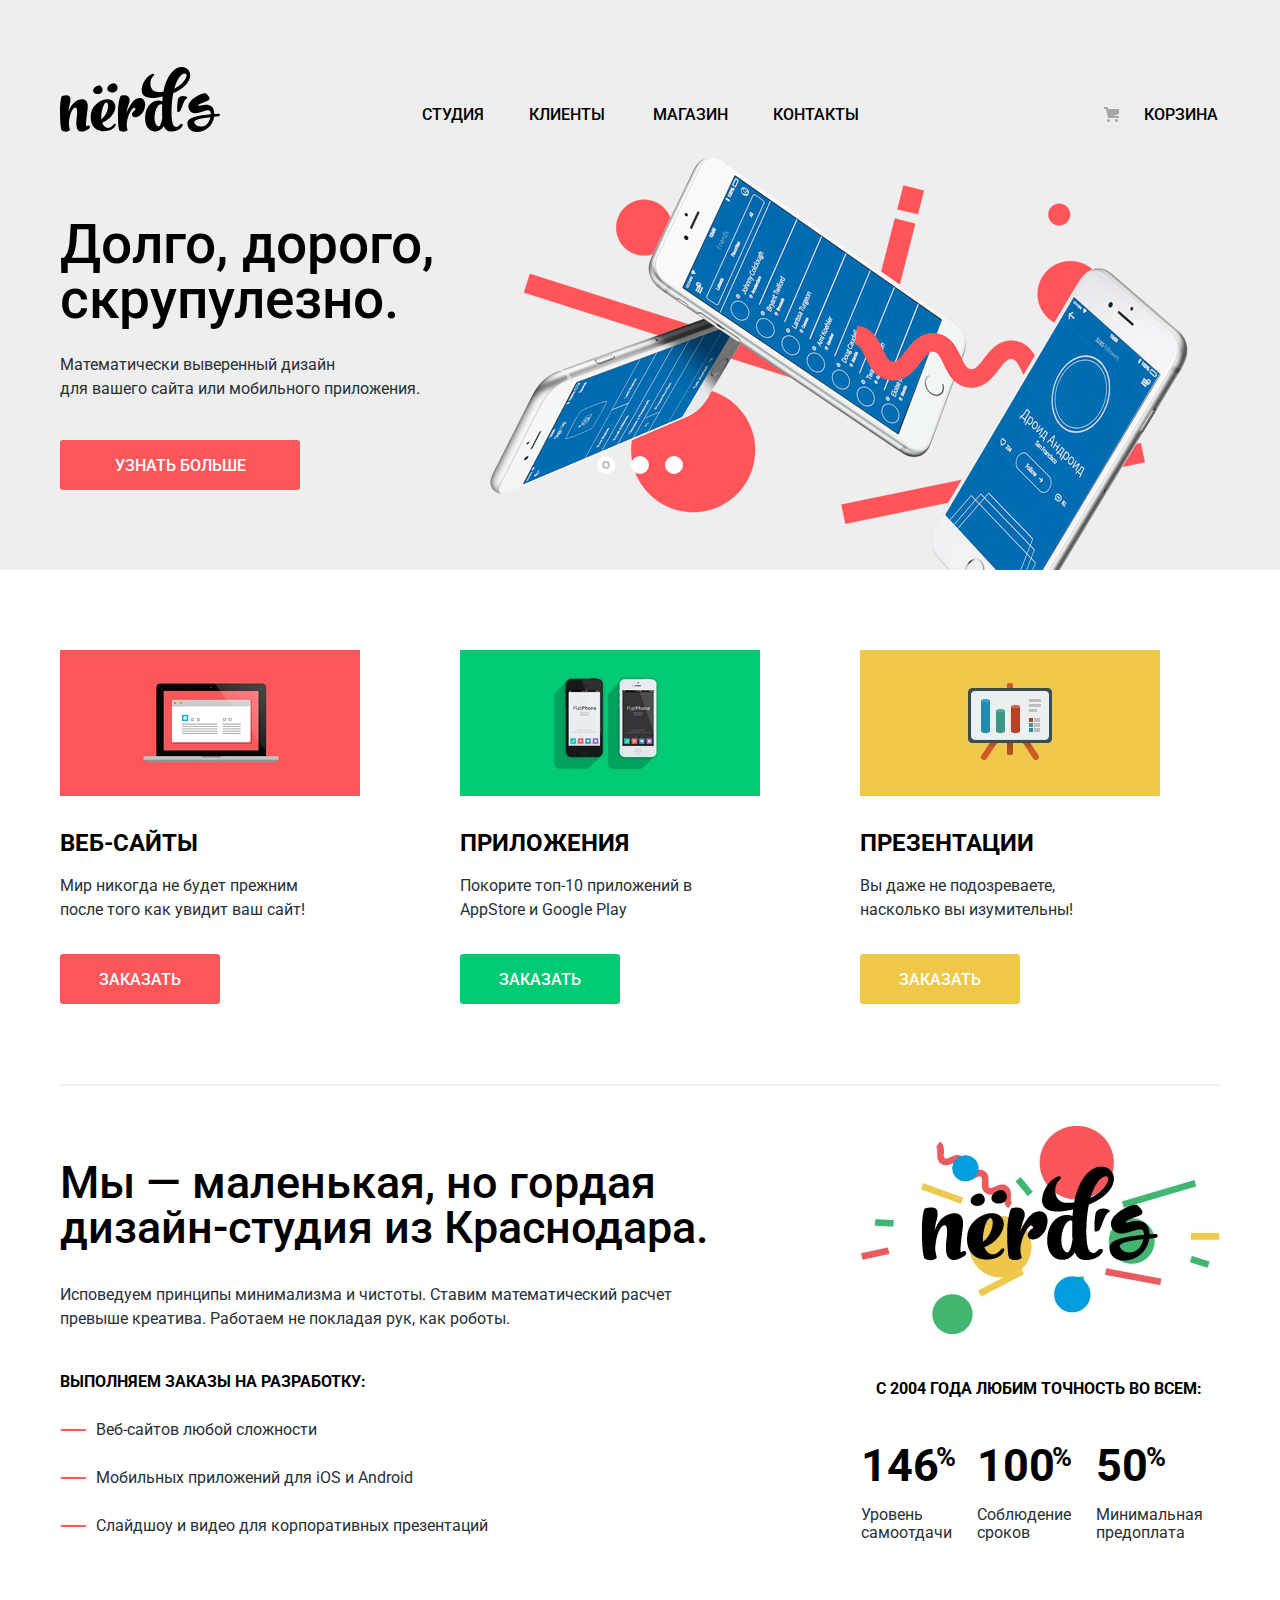
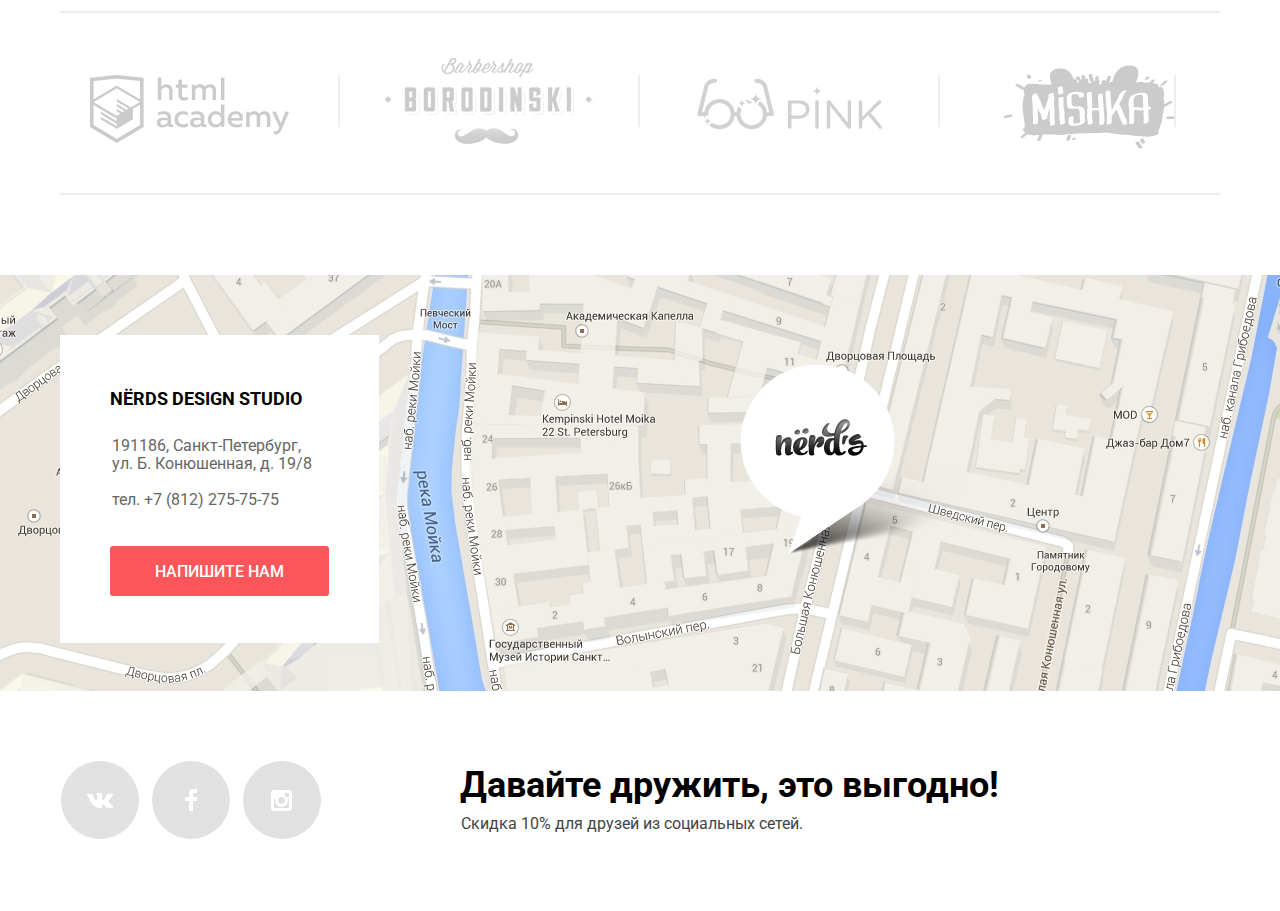
==== commit 82fdcb7d: "Завершение работы над проектом" ====
--- a/index.html
+++ b/index.html
@@ -6,7 +6,7 @@
   <title>HTML Academy: Нердс</title>
   <link href="https://fonts.googleapis.com/css?family=Roboto:400,500,700&amp;subset=cyrillic" rel="stylesheet">
   <link href="css/normalize.css" rel="stylesheet">
-  <link href="css/style.css" rel="stylesheet">
+  <link href="css/min.style.css" rel="stylesheet">
 </head>
 
 <body>
@@ -175,7 +175,8 @@
       </div>
 
       <section class="company-contacts">
-
+        <h2 class="visually-hidden">Как до нас добраться</h2>
+        <iframe src="https://www.google.com/maps/embed?pb=!1m18!1m12!1m3!1d1998.5991043651586!2d30.320894616097!3d59.938794181876254!2m3!1f0!2f0!3f0!3m2!1i1024!2i768!4f13.1!3m3!1m2!1s0x4696310fca5ba729%3A0xea9c53d4493c879f!2z0JHQvtC70YzRiNCw0Y8g0JrQvtC90Y7RiNC10L3QvdCw0Y8g0YPQuy4sIDE5LCDQodCw0L3QutGCLdCf0LXRgtC10YDQsdGD0YDQsywgMTkxMTg2!5e0!3m2!1sru!2sru!4v1522513563335" width="1200" height="416" allowfullscreen></iframe>
         <div class="main-map-inner">
           <div class="contacts">
             <h3 class="contacts-caption">Nёrds design studio</h3>
@@ -243,7 +244,7 @@
   </section>
   <div class="modal-overlay"></div>
 
-  <script src="js/script.js"></script>
+  <script src="js/min.script.js"></script>
 
 </body>
 
--- a/css/min.style.css
+++ b/css/min.style.css
@@ -0,0 +1 @@
+@-webkit-keyframes bounce{0%{-webkit-transform:translateX(-50%) translateY(-200%);transform:translateX(-50%) translateY(-200%)}70%{-webkit-transform:translateX(-50%) translateY(-30%);transform:translateX(-50%) translateY(-30%)}90%{-webkit-transform:translateX(-50%) translateY(-25%);transform:translateX(-50%) translateY(-25%)}to{-webkit-transform:translateX(-50%) translateY(-50%);transform:translateX(-50%) translateY(-50%)}}@keyframes bounce{0%{-webkit-transform:translateX(-50%) translateY(-200%);transform:translateX(-50%) translateY(-200%)}70%{-webkit-transform:translateX(-50%) translateY(-30%);transform:translateX(-50%) translateY(-30%)}90%{-webkit-transform:translateX(-50%) translateY(-25%);transform:translateX(-50%) translateY(-25%)}to{-webkit-transform:translateX(-50%) translateY(-50%);transform:translateX(-50%) translateY(-50%)}}@-webkit-keyframes shake{0%,to{-webkit-transform:translateX(-50%) translateY(-50%);transform:translateX(-50%) translateY(-50%)}10%,30%,50%,70%,90%{-webkit-transform:translateX(-40%) translateY(-50%);transform:translateX(-40%) translateY(-50%)}20%,40%,60%,80%{-webkit-transform:translateX(-60%) translateY(-50%);transform:translateX(-60%) translateY(-50%)}}@keyframes shake{0%,to{-webkit-transform:translateX(-50%) translateY(-50%);transform:translateX(-50%) translateY(-50%)}10%,30%,50%,70%,90%{-webkit-transform:translateX(-40%) translateY(-50%);transform:translateX(-40%) translateY(-50%)}20%,40%,60%,80%{-webkit-transform:translateX(-60%) translateY(-50%);transform:translateX(-60%) translateY(-50%)}}body{margin:0;padding:0;font-family:"Roboto","Arial",sans-serif;font-size:16px;font-weight:400;line-height:24px;color:#283136;overflow-x:hidden}a{text-decoration:none}img{max-width:100%;height:auto}.container{-webkit-box-sizing:border-box;box-sizing:border-box;width:1200px;margin:0 auto;padding:0 20px}.main-header{margin-left:-2px;background-color:#eee}.main-header,.nav-list,.site-navigation{display:-webkit-box;display:-ms-flexbox;display:flex;-webkit-box-orient:horizontal;-webkit-box-direction:normal;-ms-flex-flow:row wrap;flex-flow:row wrap;-webkit-box-pack:start;-ms-flex-pack:start;justify-content:flex-start}.site-navigation{-webkit-box-align:end;-ms-flex-align:end;align-items:flex-end;margin-right:0}.nav-list{width:640px;margin:0 0 9px 202px;padding:0;list-style:none}.nav-list-element{margin-right:45px;margin-bottom:-4px;padding-bottom:4px}.nav-list-element:nth-child(2n){margin-right:48px}.nav-list-element:last-child{margin-right:0}.nav-list-element-current{margin-bottom:-6px;border-bottom:2px solid #fb565a}.cart a,.nav-list a{color:#000;font-size:16px;font-weight:500;line-height:30px;text-transform:uppercase}.cart a:focus,.cart a:hover,.nav-list a:focus,.nav-list a:hover{color:#fb565a}.cart a:active,.nav-list a:active{color:rgba(0,0,0,.3)}.main-header-logo{margin-top:67px;margin-left:1px}.site-navigation-no-main .main-header-logo:focus,.site-navigation-no-main .main-header-logo:hover{opacity:.8}.site-navigation-no-main .main-header-logo:active{opacity:.3}.cart{position:relative;-ms-flex-item-align:end;align-self:flex-end;width:70px;margin-left:82px;margin-right:0;margin-bottom:9px}.cart::before{content:"";position:absolute;top:7px;left:-40px;width:15px;height:15px;background-image:url(../img/cart-icon.svg);background-repeat:no-repeat;background-position:0 0}.button{display:block;padding-top:17px;padding-bottom:15px;font-size:16px;font-weight:500;line-height:18px;text-transform:uppercase;text-align:center;text-decoration:none;background-color:#fb565a;border-radius:3px;border:0}.button:hover{background-color:#e74246}.button:active{background-color:#d7373b;-webkit-box-shadow:inset 0 3px 0 rgba(0,1,1,.1);box-shadow:inset 0 3px 0 rgba(0,1,1,.1)}a.button,button.button{color:#fff}a.button:active,button.button:active{color:rgba(255,255,255,.3)}.main-slider{position:relative;background-color:#eee}.slider-list{margin:0;padding:0;list-style:none}.slide-caption{max-width:520px;margin:0 0 26px;padding:0;color:#000;font-size:55px;font-weight:500;line-height:55px}.slide-description{max-width:430px;margin:0 0 39px;padding:0}.slider-controls{position:absolute;left:50%;bottom:104px;z-index:100;width:160px;height:18px;text-align:center;font-size:0;-webkit-transform:translateX(-50%);-ms-transform:translateX(-50%);transform:translateX(-50%)}.slider-controls label{position:relative;display:inline-block;width:18px;height:18px;padding:8px;border-radius:50%;cursor:pointer}.slider-controls label::after{content:"";position:absolute;top:8px;left:8px;z-index:1;width:18px;height:18px;background:#fff;border-radius:50%}.slider-item{display:none;padding-top:78px;padding-bottom:80px}.slider-item:nth-child(1){background-image:url(../img/slide1.png);background-repeat:no-repeat;background-position:93% 18px}.slider-item:nth-child(2),.slider-item:nth-child(3){background-image:url(../img/slide2.png);background-repeat:no-repeat;background-position:100% 0}.slider-item:nth-child(3){background-image:url(../img/slide3.png);background-position:100% 20px}#wrapper-btn-1:checked~.slider-list #slider-item-1,#wrapper-btn-2:checked~.slider-list #slider-item-2,#wrapper-btn-3:checked~.slider-list #slider-item-3{display:block}#wrapper-btn-1:checked~.slider-controls label[for=wrapper-btn-1]::before,#wrapper-btn-2:checked~.slider-controls label[for=wrapper-btn-2]::before,#wrapper-btn-3:checked~.slider-controls label[for=wrapper-btn-3]::before{content:"";position:absolute;left:50%;top:50%;z-index:2;width:4px;height:4px;margin:-4px;background-color:inherit;border:2px solid #c1c1c1;border-radius:50%}.slider-button{width:240px}.service-catalog{margin-top:80px;border-bottom:2px solid #eee}.service-catalog-list{display:-webkit-box;display:-ms-flexbox;display:flex;-webkit-box-orient:horizontal;-webkit-box-direction:normal;-ms-flex-flow:row wrap;flex-flow:row wrap;-webkit-box-pack:start;-ms-flex-pack:start;justify-content:flex-start;margin:0;padding:0;list-style:none}.service-catalog-item{width:300px;margin-right:100px}.service-catalog-item:nth-child(3n){margin-right:0}.service-catalog-item-caption{margin:25px 0 0;padding:0;color:#000;font-size:24px;font-weight:700;line-height:30px;text-transform:uppercase}.service-catalog-item-description{width:245px;margin:16px 0 0;padding:0}.service-catalog-button{width:160px;margin-top:32px;margin-bottom:80px}.service-catalog-item:nth-child(2n) .service-catalog-button{background-color:#00ca74}.service-catalog-item:nth-child(2n) .service-catalog-button:hover{background-color:#00bc6c}.service-catalog-item:nth-child(2n) .service-catalog-button:active{background-color:#00aa62}.service-catalog-item:nth-child(3n) .service-catalog-button{background-color:#efc84a}.service-catalog-item:nth-child(3n) .service-catalog-button:hover{background-color:#eab534}.service-catalog-item:nth-child(3n) .service-catalog-button:active{background-color:#e5a722}.company-information{display:-webkit-box;display:-ms-flexbox;display:flex;-webkit-box-orient:horizontal;-webkit-box-direction:normal;-ms-flex-flow:row nowrap;flex-flow:row nowrap;-webkit-box-pack:justify;-ms-flex-pack:justify;justify-content:space-between;margin-top:74px;border-bottom:2px solid #eee}.company-caption{width:650px;margin:0;padding:0;color:#000;font-size:45px;font-weight:500;line-height:45px}.company-description{width:616px;margin:33px 0 0;padding:0}.company-features-list{margin:0 0 73px;padding:0;list-style:none}.company-features-caption{margin:39px 0 0;padding:0;color:#000;font-size:16px;font-weight:700;line-height:24px;text-transform:uppercase}.company-features-item{position:relative;margin-top:24px;margin-left:36px}.company-features-item::before{content:"";position:absolute;left:-35px;top:11px;width:25px;height:2px;background-color:#fb565a}.company-information-logo{margin-left:24px;margin-top:-34px}.company-statistics-caption{margin:36px 0 0 40px;padding:0;color:#000;font-size:16px;font-weight:700;line-height:24px;text-transform:uppercase}.company-statistics-list{display:table;margin:42px 0 0 25px;padding:0;list-style:none}.company-statistics-column{display:table-column}.company-statistics-column-1{width:89px}.company-statistics-column-2{width:95px}.company-statistics-column-3{width:105px}.company-statistics-percentages{display:table-row;color:#000;font-size:45px;font-weight:700;line-height:45px}.company-statistics-item-per{position:absolute;top:14px;left:75px;font-size:27px}.company-statistics-item:nth-child(3) .company-statistics-item-per{left:50px}.company-statistics-property{display:table-row;margin:0;padding:0;line-height:18px}.company-statistics-item{position:relative;display:table-cell;padding-right:25px;padding-bottom:18px}.company-statistics-item:nth-of-type(3n){padding-right:0}.company-portfolio{margin-top:45px;margin-bottom:80px;border-bottom:2px solid #eee}.company-portfolio-list{display:-webkit-box;display:-ms-flexbox;display:flex;-webkit-box-orient:horizontal;-webkit-box-direction:normal;-ms-flex-flow:row wrap;flex-flow:row wrap;-webkit-box-pack:start;-ms-flex-pack:start;justify-content:flex-start;margin:0 0 37px;padding:0 0 0 30px;list-style:none}.company-portfolio-item{position:relative}.company-portfolio-item::after{content:"";position:absolute;top:17px;right:0;display:block;width:2px;height:52px;background-color:#eee}.company-portfolio-item img{opacity:.2}.company-portfolio-item img:hover{opacity:1}.company-portfolio-item img:active{opacity:.1}.portfolio-link-academy{padding-top:17px;padding-right:51px}.portfolio-link-barbershop{padding-left:45px;padding-right:46px}.portfolio-link-pink{padding-top:20px;padding-left:57px;padding-right:58px}.portfolio-link-mishka{padding-top:7px;padding-left:63px}.catalog-main-caption{margin:77px 0 108px 217px;padding:0;color:#000;font-size:55px;font-weight:500;line-height:55px}.main-content-catalog,.main-content-catalog-right{display:-webkit-box;display:-ms-flexbox;display:flex;-webkit-box-orient:horizontal;-webkit-box-direction:normal;-ms-flex-flow:row nowrap;flex-flow:row nowrap;-webkit-box-pack:start;-ms-flex-pack:start;justify-content:flex-start}.main-content-catalog-right{-webkit-box-orient:vertical;-ms-flex-flow:column wrap;flex-flow:column wrap;-webkit-box-pack:justify;-ms-flex-pack:justify;justify-content:space-between;margin-left:139px}.filters-form{width:260px;padding:0;border:0;line-height:20px}.filter-item{display:-webkit-box;display:-ms-flexbox;display:flex;-webkit-box-orient:vertical;-webkit-box-direction:normal;-ms-flex-flow:column nowrap;flex-flow:column nowrap;margin:55px 0 0;padding:0;border:0}.filter-item:nth-of-type(3){margin-top:25px}.filter-caption{margin:0 0 16px;padding:0;color:#000;font-size:18px;font-weight:700;line-height:30px;text-transform:uppercase}.price-filter-inner{width:260px;margin-top:48px}.filter-caption-price{margin-bottom:0;letter-spacing:.05px}.price-filter-range-filter{position:relative;height:41px;margin-bottom:14px;padding-top:39px;padding-left:20px;padding-right:20px;background-color:#f1f1f1;border-radius:5px}.filter-line{height:2px;background:#d7dcde}.filter-active-line{width:70%;height:2px;background:#00ca74}.filter-ring{position:absolute;top:30px;left:0;width:4px;height:4px;padding:0;background-color:#ababab;-webkit-box-shadow:0 2px 1px 0 #cfcfcf;box-shadow:0 2px 1px 0 #cfcfcf;border-radius:50%;border:8px solid #fff;cursor:pointer}.ring-min{left:18px}.ring-max{left:160px}.price-filter-price-controls{font-size:0}.price-filter-price-controls label{display:inline-block;width:50%;font-size:16px;line-height:22px;text-transform:uppercase}.price-filter-price-controls input{-webkit-box-sizing:content-box;box-sizing:content-box;width:60px;padding:10px 3px 10px 17px;margin-left:11px;font-family:inherit;font-size:16px;text-align:center;color:#283136;border:0;border-radius:5px;background:#f1f1f1}.price-filter-price-controls .max-price{text-align:right}.price-filter-price-controls input::-webkit-input-placeholder{font:inherit;color:#283136;font-size:16px;font-weight:400;line-height:22px}.price-filter-price-controls input:-ms-input-placeholder,.price-filter-price-controls input::-ms-input-placeholder{font:inherit;color:#283136;font-size:16px;font-weight:400;line-height:22px}.price-filter-price-controls input::placeholder{font:inherit;color:#283136;font-size:16px;font-weight:400;line-height:22px}.filter-checkbox+label,.filter-toggle+label{position:relative;padding-left:36px;padding-bottom:20px}.filter-checkbox+label::before,.filter-checkbox:checked+label::before,.filter-toggle+label::before,.filter-toggle:checked+label::before{content:"";position:absolute;top:-3px;left:0;width:25px;height:25px;background-repeat:no-repeat;background-position:0 0;opacity:.4}.filter-checkbox+label::before,.filter-checkbox:checked+label::before{width:27px;height:23px}.filter-toggle+label::before{background-image:url(../img/radio-off.svg)}.filter-toggle:checked+label::before{background-image:url(../img/radio-on.svg)}.filter-checkbox+label::before{background-image:url(../img/checkbox-off.svg)}.filter-checkbox:checked+label::before{background-image:url(../img/checkbox-on.svg)}.filter-checkbox+label:hover::before,.filter-checkbox:checked+label:hover::before,.filter-toggle+label:hover::before,.filter-toggle:checked+label:hover::before{opacity:1}.filter-checkbox:disabled+label::before,.filter-checkbox:disabled+label:hover::before,.filter-toggle:disabled+label::before,.filter-toggle:disabled+label:hover::before{opacity:.1}.filters-form .button{width:260px;margin-top:28px;color:#000;background-color:#eee}.sorting-list-direction,.sorting-list-type,.sorting-menu{display:-webkit-box;display:-ms-flexbox;display:flex;-webkit-box-orient:horizontal;-webkit-box-direction:normal}.sorting-menu{margin-top:58px;-ms-flex-flow:row nowrap;flex-flow:row nowrap}.sorting-list-direction,.sorting-list-type{-ms-flex-flow:row wrap;flex-flow:row wrap;-webkit-box-pack:end;-ms-flex-pack:end;justify-content:flex-end}.sorting-caption{margin:0 25px 0 0;padding:0;color:#000;font-size:18px;font-weight:700;line-height:18px;text-transform:uppercase}.sorting-list-direction,.sorting-list-type{margin:0;padding:0;list-style:none}.sorting-list-type a{color:#000;font-size:14px;line-height:18px;text-transform:uppercase}.sorting-list-type{width:520px}.sorting-list-item{margin-top:-2px;padding-left:26px;padding-right:0;opacity:.2}.sorting-list-item:hover,.sorting-list-leas:hover,.sorting-list-most:hover{opacity:.6}.sorting-list-item:last-child{padding-right:7px}.sorting-list-direction{width:60px;padding-top:4px;padding-left:22px}.sorting-list-least,.sorting-list-most{width:11px;height:10px;background-image:url(../img/icon-down-dir.svg);background-repeat:no-repeat;background-position:0 0;opacity:.2}.sorting-list-most{padding-left:18px;-webkit-transform:rotate(180deg);-ms-transform:rotate(180deg);transform:rotate(180deg)}.sorting-list-item-current,.sorting-list-item:active,.sorting-list-least:active,.sorting-list-most:active{opacity:1}.main-catalog-list{display:-webkit-box;display:-ms-flexbox;display:flex;-webkit-box-orient:horizontal;-webkit-box-direction:normal;-ms-flex-flow:row wrap;flex-flow:row wrap;-webkit-box-pack:start;-ms-flex-pack:start;justify-content:flex-start;max-width:761px;margin:93px 0 0;padding:0;list-style:none}.main-catalog-item{position:relative;width:358px;margin-right:38px;border:1px solid rgba(0,1,1,.1)}a.main-catalog-link{display:block;width:360px;min-height:576px}.main-catalog-item:nth-child(2n){margin-right:0}.main-catalog-item:nth-child(n+3){margin-top:73px}.main-catalog-item::before{content:"";position:absolute;top:-40px;left:0;width:360px;height:40px;background-image:url(../img/browser.svg);background-repeat:no-repeat;background-position:0 0;opacity:.12}.main-catalog-item-info{display:none}.main-catalog-item:active,.main-catalog-item:active::before,.main-catalog-item:hover,.main-catalog-item:hover::before{-webkit-box-shadow:0 6px 15px rgba(0,1,1,.25);box-shadow:0 6px 15px rgba(0,1,1,.25);border:1px solid rgba(77,77,77,.1)}.main-catalog-item:active .main-catalog-item-info,.main-catalog-item:hover .main-catalog-item-info{position:absolute;bottom:0;left:0;display:block;-webkit-box-sizing:border-box;box-sizing:border-box;width:360px;min-height:231px;padding-top:27px;background-color:#eee}.main-catalog-item:active::before,.main-catalog-item:hover::before{width:358px;height:38px;opacity:1}.main-catalog-item-caption{margin:0;padding:0;color:#000;font-size:18px;font-weight:700;line-height:30px;text-transform:uppercase;text-align:center}.main-catalog-item-description{width:235px;margin:15px auto 0;padding:0;color:#666;line-height:18px;text-align:center}.main-catalog-button{width:200px;margin:30px auto 43px}.pagination-list{display:-webkit-box;display:-ms-flexbox;display:flex;-webkit-box-orient:horizontal;-webkit-box-direction:normal;-ms-flex-flow:row wrap;flex-flow:row wrap;margin:60px 0;padding:0;list-style:none}.pagination-item{margin-right:10px;padding:13px 21px;background-color:#eee}.pagination-item:focus,.pagination-item:hover{background-color:#dfdfdf}.pagination-item:active{background-color:#d5d5d5;-webkit-box-shadow:inset 0 3px 0 rgba(0,1,1,.1);box-shadow:inset 0 3px 0 rgba(0,1,1,.1)}.pagination-item-current{padding:10px 18px;background-color:#fff;border:3px solid #dbdbdb}.pagination-item-back,.pagination-item-enter{width:222px;text-align:center}.pagination-list a{color:#000;font-weight:500;line-height:18px;text-transform:uppercase}.company-contacts{width:100%;height:416px;margin:0 auto;background-color:#e9e1c2;background-image:url(../img/map.jpg);background-position:center;background-repeat:no-repeat}.company-contacts iframe{z-index:20;width:100%;height:416px;border:0}.contacts,.main-map-inner{-webkit-box-sizing:border-box;box-sizing:border-box}.main-map-inner{margin:-417px auto 0;position:relative;width:1200px;padding:0 20px}.contacts{position:absolute;top:54px;left:20px;width:319px;min-height:305px;padding:49px 50px 47px;background-color:#fff}.contacts-caption{margin:0;padding:0 0 5px;color:#000;font-size:18px;font-weight:700;line-height:30px;text-transform:uppercase}.contacts-description{width:202px;margin:18px 0 0 2px;padding:0;color:#666;line-height:18px}.contacts a.link-tel{color:#666}.company-contacts .button{margin-top:37px}.main-footer .container,.social-list{display:-webkit-box;display:-ms-flexbox;display:flex;-webkit-box-orient:horizontal;-webkit-box-direction:normal}.main-footer .container{margin-top:70px;min-height:150px;-ms-flex-flow:row nowrap;flex-flow:row nowrap}.social-list{-ms-flex-flow:row wrap;flex-flow:row wrap;width:360px;margin:0 0 0 1px;padding:0;list-style:none}.social-item{position:relative;width:78px;height:78px;margin-right:13px;background-color:#e1e1e1;border-radius:50%;border:0}.social-item::before{content:"";position:absolute;background-repeat:no-repeat}.vk.social-item::before{top:32px;left:26px;width:26px;height:15px;background-image:url(../img/vk-icon.svg);background-position:bottom}.fb.social-item::before{top:28px;left:33px;width:12px;height:22px;background-image:url(../img/fb-icon.svg)}.insta.social-item::before{top:29px;left:28px;width:21px;height:21px;background-image:url(../img/insta-icon.svg)}.social-item:hover{background-color:#e74246}.social-item:active{-webkit-box-shadow:inset 0 3px 0 rgba(0,1,1,.1);box-shadow:inset 0 3px 0 rgba(0,1,1,.1);background-color:#d7373b}.social-item:active::before{opacity:.3}.social-list:last-child{margin-right:0}.social-promo-caption{margin:6px 0 0 39px;padding:0;color:#000;font-size:36px;font-weight:700;line-height:36px}.social-promo-description{margin:10px 0 0 40px;padding:0;color:#444;line-height:22px}.modal-window{position:fixed;top:50%;left:50%;z-index:1000;display:none;width:760px;min-height:500px;margin:0 auto;padding-top:65px;padding-left:100px;padding-right:100px;background-color:#fff;-webkit-box-shadow:0 20px 40px rgba(0,1,1,.75);box-shadow:0 20px 40px rgba(0,1,1,.75);-webkit-transform:translateX(-50%) translateY(-50%);-ms-transform:translateX(-50%) translateY(-50%);transform:translateX(-50%) translateY(-50%)}.modal-overlay{position:fixed;top:0;left:0;z-index:999;display:none;width:100%;height:100%;background-color:rgba(0,0,0,.3)}.modal-show{display:block}.modal-window.modal-show{-webkit-animation:bounce .6s;animation:bounce .6s}.modal-window.modal-error{-webkit-animation:shake .6s;animation:shake .6s}.writeus-caption{margin:0 0 6px -2px;padding:0;color:#000;font-size:45px;font-weight:500;line-height:45px}.modal-close{position:absolute;top:78px;right:90px;width:21px;height:21px;margin:0;padding:0;font-size:0;background-color:inherit;background-image:url(../img/close-cross.svg);border:0;opacity:.3;cursor:pointer}.writeus-form,.writeus-form-item{display:-webkit-box;display:-ms-flexbox;display:flex;-webkit-box-direction:normal}.writeus-form{margin:0;padding:0;-webkit-box-orient:horizontal;-ms-flex-flow:row wrap;flex-flow:row wrap}.writeus-form-item{-webkit-box-orient:vertical;-ms-flex-flow:column wrap;flex-flow:column wrap}.writeus-form-item:nth-child(2){margin-left:40px}.writeus-form label{top:0;left:0;margin-bottom:9px;padding-top:34px;color:#000;font-weight:700;line-height:18px}.writeus-form .button{width:260px;margin-top:47px;margin-bottom:85px}.writeus-form input,.writeus-form textarea{-webkit-box-sizing:border-box;box-sizing:border-box;padding-left:13px;font:inherit;color:#444;font-size:16px;font-weight:400;line-height:18px;border:2px solid #d7dcde}.writeus-form input{padding-bottom:13px;width:360px;min-height:50px;padding-top:13px}.writeus-form textarea{width:760px;min-height:118px;padding-top:11px}.writeus-form input::-webkit-input-placeholder,.writeus-form textarea::-webkit-input-placeholder{font:inherit;color:#444;font-size:16px;font-weight:400;line-height:18px;opacity:.5}.writeus-form input:-ms-input-placeholder,.writeus-form input::-ms-input-placeholder,.writeus-form textarea:-ms-input-placeholder,.writeus-form textarea::-ms-input-placeholder{font:inherit;color:#444;font-size:16px;font-weight:400;line-height:18px;opacity:.5}.writeus-form input::placeholder,.writeus-form textarea::placeholder{font:inherit;color:#444;font-size:16px;font-weight:400;line-height:18px;opacity:.5}.writeus-form input:hover,.writeus-form textarea:hover{border:2px solid #b4b9bb}.writeus-form input:active,.writeus-form input:focus,.writeus-form textarea:active,.writeus-form textarea:focus{border:2px solid #000}.writeus-form input:invalid,.writeus-form textarea:invalid{color:#e74246;border:2px solid #e74246}.visually-hidden:not(:focus):not(:active),input[type=checkbox].visually-hidden,input[type=radio].visually-hidden{position:absolute;width:1px;height:1px;margin:-1px;padding:0;border:0;clip:rect(0 0 0 0);overflow:hidden}:-ms-fullscreen,:root label.visually-hidden{display:none}
